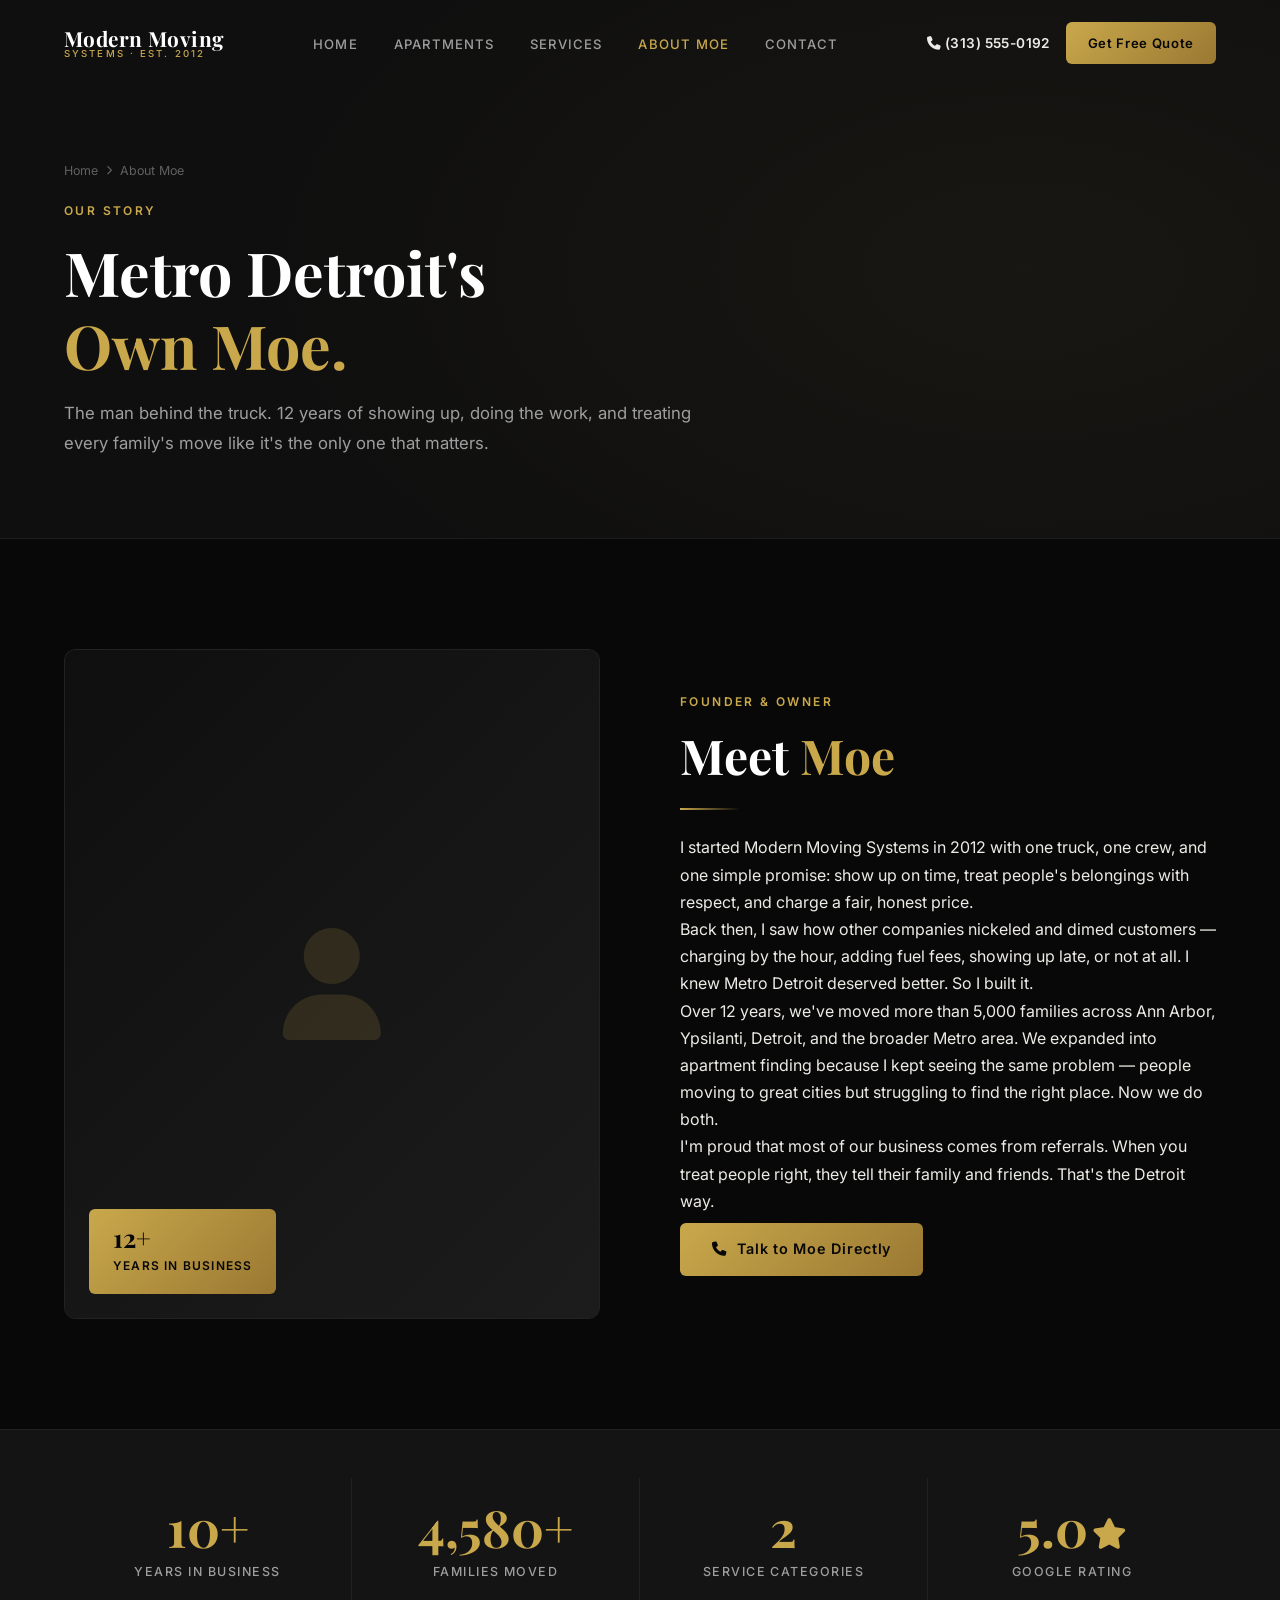
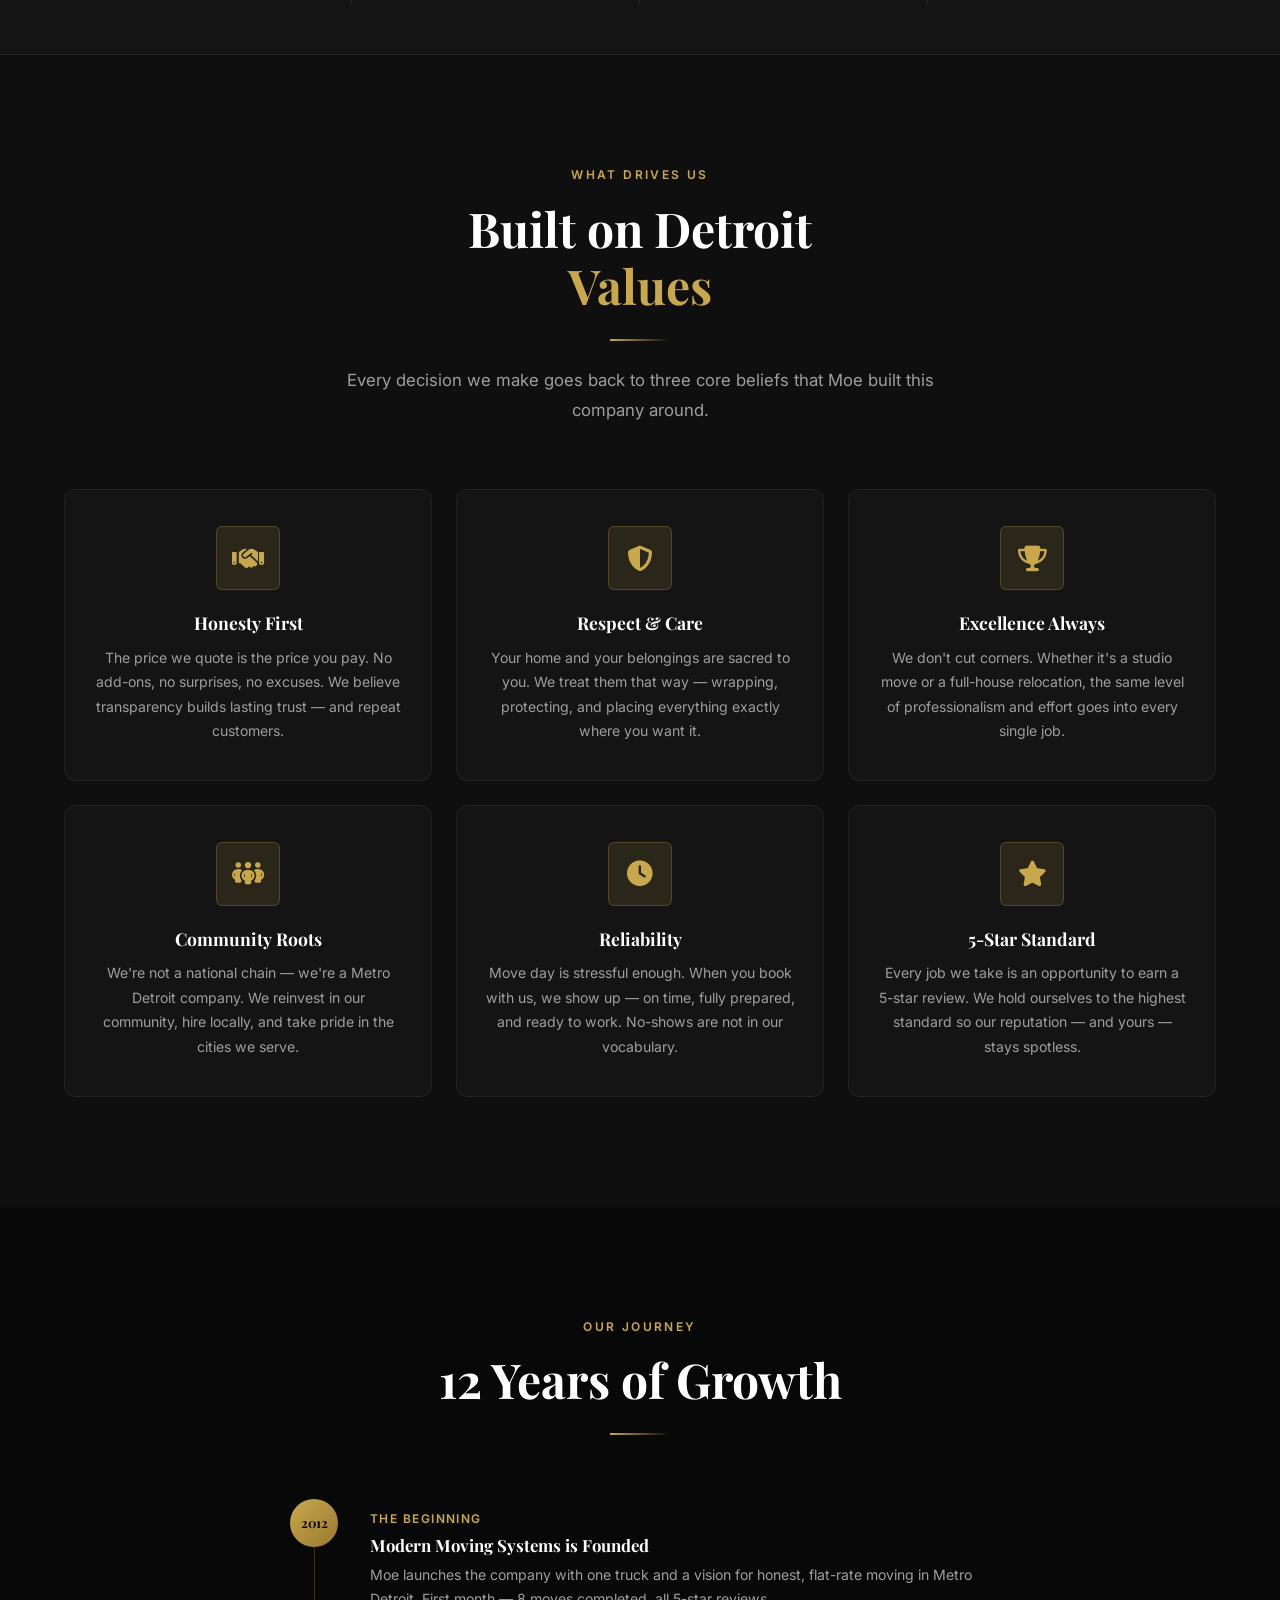
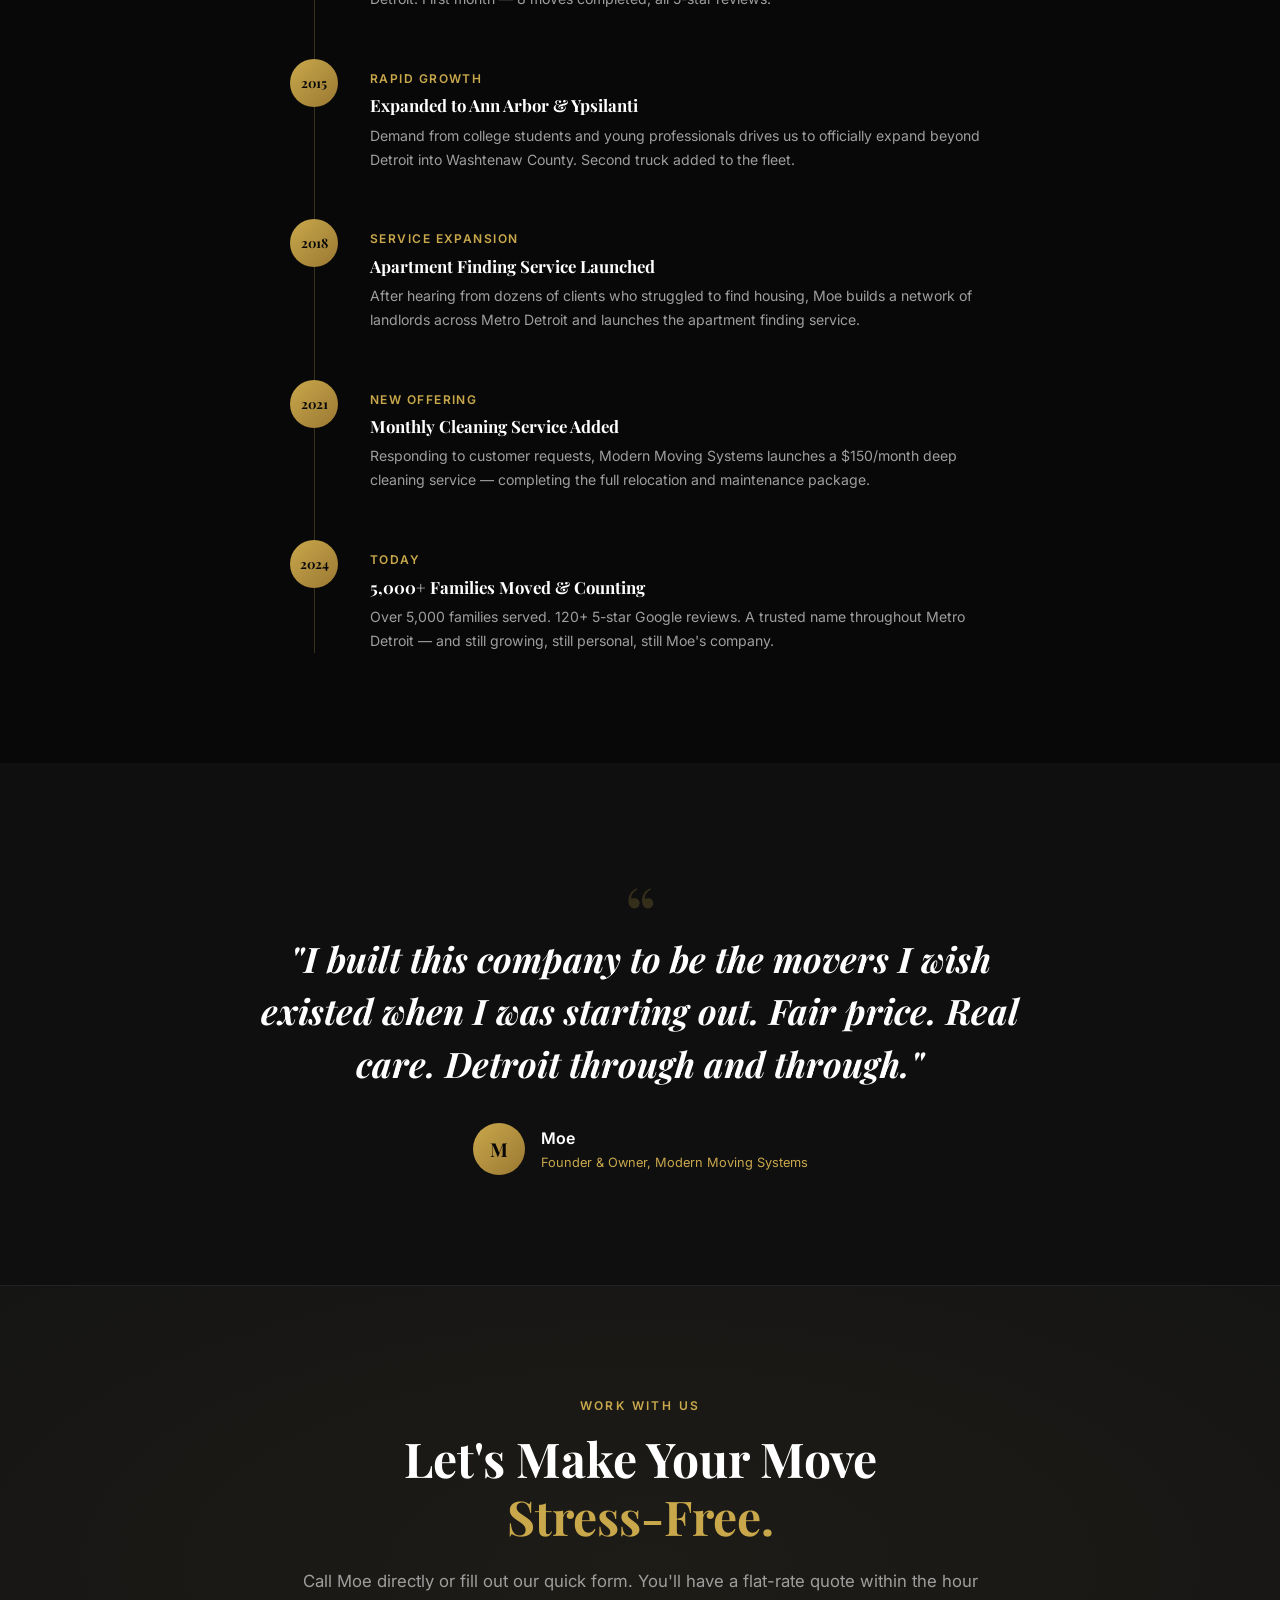
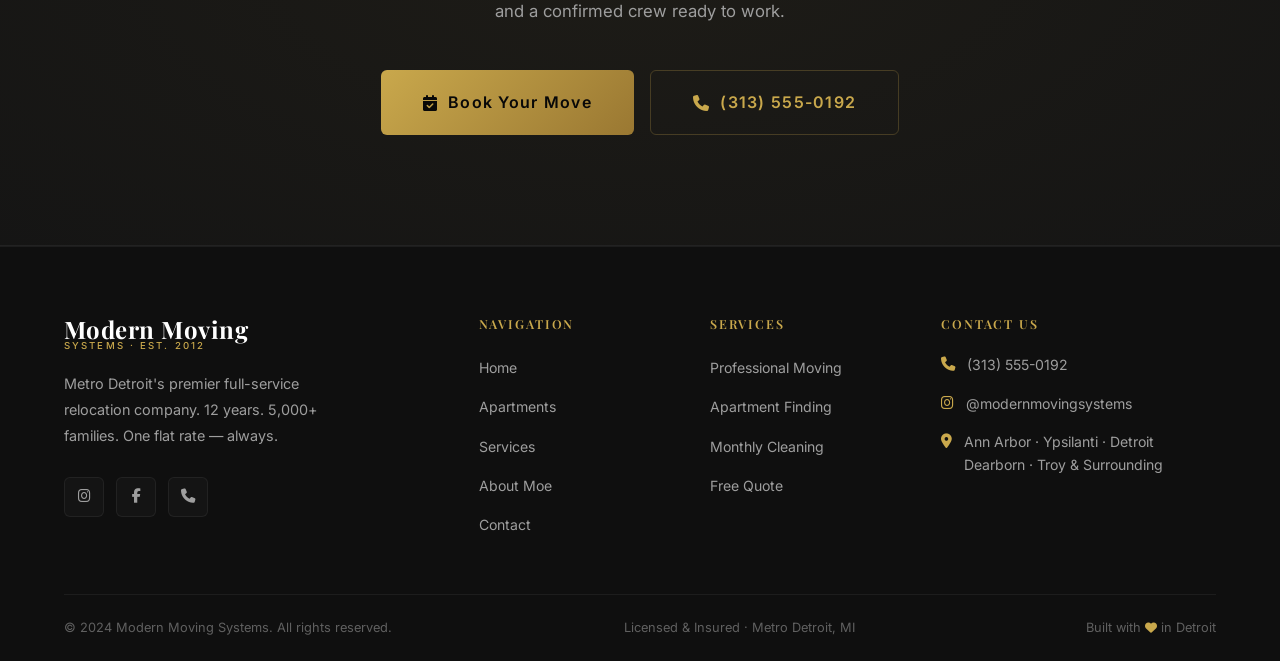
==== about.html @ 1960f04f "Build Modern Moving Systems website — full 5-page professional site - index.html: Hero, stats counte" ====
<!DOCTYPE html>
<html lang="en">
<head>
  <meta charset="UTF-8" />
  <meta name="viewport" content="width=device-width, initial-scale=1.0" />
  <title>About Moe | Modern Moving Systems — 12 Years, 5,000+ Families</title>
  <meta name="description" content="Meet Moe, the founder of Modern Moving Systems. 12 years of service, 5,000+ families moved across Metro Detroit. Built on Detroit values — hard work, loyalty, and getting it done right." />
  <meta name="keywords" content="about Modern Moving Systems, Moe founder, Metro Detroit movers story, Detroit moving company owner" />
  <meta property="og:title" content="About Moe | Modern Moving Systems" />
  <meta property="og:description" content="12 years. 5,000+ families. A Detroit-born moving company built on trust." />
  <link rel="canonical" href="https://modernmovingsystems.com/about.html" />
  <link rel="preconnect" href="https://fonts.googleapis.com" />
  <link rel="preconnect" href="https://fonts.gstatic.com" crossorigin />
  <link href="https://fonts.googleapis.com/css2?family=Playfair+Display:ital,wght@0,600;0,700;1,600;1,700&family=Inter:wght@400;500;600;700&display=swap" rel="stylesheet" />
  <link rel="stylesheet" href="https://cdnjs.cloudflare.com/ajax/libs/font-awesome/6.5.0/css/all.min.css" />
  <link rel="stylesheet" href="css/style.css" />
</head>
<body>

  <!-- NAVIGATION -->
  <nav class="nav" id="nav">
    <div class="container">
      <div class="nav-inner">
        <a href="index.html" class="nav-logo">
          <span class="nav-logo-main">Modern Moving</span>
          <span class="nav-logo-sub">Systems · Est. 2012</span>
        </a>
        <ul class="nav-links">
          <li><a href="index.html">Home</a></li>
          <li><a href="apartments.html">Apartments</a></li>
          <li><a href="services.html">Services</a></li>
          <li><a href="about.html" class="active">About Moe</a></li>
          <li><a href="contact.html">Contact</a></li>
        </ul>
        <div class="nav-cta">
          <a href="tel:+13135550192" class="nav-phone"><i class="fa-solid fa-phone"></i> (313) 555-0192</a>
          <a href="contact.html" class="btn btn-primary btn-sm">Get Free Quote</a>
        </div>
        <button class="nav-toggle" id="navToggle" aria-label="Toggle menu">
          <span></span><span></span><span></span>
        </button>
      </div>
    </div>
  </nav>

  <div class="nav-mobile" id="navMobile">
    <button id="navMobileClose" style="position:absolute;top:28px;right:28px;color:var(--text-secondary);font-size:1.4rem;"><i class="fa-solid fa-xmark"></i></button>
    <a href="index.html">Home</a>
    <a href="apartments.html">Apartments</a>
    <a href="services.html">Services</a>
    <a href="about.html">About Moe</a>
    <a href="contact.html">Contact</a>
    <a href="tel:+13135550192" class="nav-mobile-phone"><i class="fa-solid fa-phone"></i> (313) 555-0192</a>
  </div>

  <main>

    <!-- PAGE HERO -->
    <section class="page-hero">
      <div class="container">
        <div class="page-hero-content">
          <nav class="breadcrumb" aria-label="Breadcrumb">
            <a href="index.html">Home</a>
            <i class="fa-solid fa-chevron-right"></i>
            <span>About Moe</span>
          </nav>
          <span class="eyebrow">Our Story</span>
          <h1>Metro Detroit's<br><span class="gold">Own Moe.</span></h1>
          <p>The man behind the truck. 12 years of showing up, doing the work, and treating every family's move like it's the only one that matters.</p>
        </div>
      </div>
    </section>

    <!-- ABOUT STORY -->
    <section class="section about-story" aria-labelledby="story-title">
      <div class="container">
        <div class="about-story-inner">
          <!-- Photo Placeholder -->
          <div class="about-photo animate-on-scroll slide-left">
            <i class="fa-solid fa-user"></i>
            <div class="about-photo-badge">
              <strong>12+</strong>
              <span>Years in Business</span>
            </div>
          </div>
          <!-- Text -->
          <div class="animate-on-scroll slide-right">
            <span class="eyebrow">Founder & Owner</span>
            <h2 class="section-title" id="story-title">Meet <span class="gold">Moe</span></h2>
            <div class="divider"></div>
            <p>I started Modern Moving Systems in 2012 with one truck, one crew, and one simple promise: show up on time, treat people's belongings with respect, and charge a fair, honest price.</p>
            <p>Back then, I saw how other companies nickeled and dimed customers — charging by the hour, adding fuel fees, showing up late, or not at all. I knew Metro Detroit deserved better. So I built it.</p>
            <p>Over 12 years, we've moved more than 5,000 families across Ann Arbor, Ypsilanti, Detroit, and the broader Metro area. We expanded into apartment finding because I kept seeing the same problem — people moving to great cities but struggling to find the right place. Now we do both.</p>
            <p>I'm proud that most of our business comes from referrals. When you treat people right, they tell their family and friends. That's the Detroit way.</p>
            <a href="contact.html" class="btn btn-primary" style="margin-top:8px;"><i class="fa-solid fa-phone"></i> Talk to Moe Directly</a>
          </div>
        </div>
      </div>
    </section>

    <!-- STATS -->
    <section class="stats-bar" aria-label="Company stats">
      <div class="container">
        <div class="stats-grid">
          <div class="stat-item animate-on-scroll">
            <div class="stat-number" data-count="12" data-suffix="+">0</div>
            <div class="stat-label">Years in Business</div>
          </div>
          <div class="stat-item animate-on-scroll animate-delay-1">
            <div class="stat-number" data-count="5000" data-suffix="+">0</div>
            <div class="stat-label">Families Moved</div>
          </div>
          <div class="stat-item animate-on-scroll animate-delay-2">
            <div class="stat-number" data-count="3" data-suffix="">0</div>
            <div class="stat-label">Service Categories</div>
          </div>
          <div class="stat-item animate-on-scroll animate-delay-3">
            <div class="stat-number">5.0<i class="fa-solid fa-star" style="font-size:60%;margin-left:4px;vertical-align:middle;"></i></div>
            <div class="stat-label">Google Rating</div>
          </div>
        </div>
      </div>
    </section>

    <!-- VALUES -->
    <section class="section about-values" aria-labelledby="values-title">
      <div class="container">
        <div class="section-header centered animate-on-scroll">
          <span class="eyebrow">What Drives Us</span>
          <h2 class="section-title" id="values-title">Built on Detroit<br><span class="gold">Values</span></h2>
          <div class="divider centered"></div>
          <p class="section-subtitle">Every decision we make goes back to three core beliefs that Moe built this company around.</p>
        </div>
        <div class="values-grid">
          <div class="value-card animate-on-scroll">
            <div class="value-icon"><i class="fa-solid fa-handshake"></i></div>
            <h3>Honesty First</h3>
            <p>The price we quote is the price you pay. No add-ons, no surprises, no excuses. We believe transparency builds lasting trust — and repeat customers.</p>
          </div>
          <div class="value-card animate-on-scroll animate-delay-2">
            <div class="value-icon"><i class="fa-solid fa-shield-halved"></i></div>
            <h3>Respect &amp; Care</h3>
            <p>Your home and your belongings are sacred to you. We treat them that way — wrapping, protecting, and placing everything exactly where you want it.</p>
          </div>
          <div class="value-card animate-on-scroll animate-delay-4">
            <div class="value-icon"><i class="fa-solid fa-trophy"></i></div>
            <h3>Excellence Always</h3>
            <p>We don't cut corners. Whether it's a studio move or a full-house relocation, the same level of professionalism and effort goes into every single job.</p>
          </div>
          <div class="value-card animate-on-scroll">
            <div class="value-icon"><i class="fa-solid fa-people-group"></i></div>
            <h3>Community Roots</h3>
            <p>We're not a national chain — we're a Metro Detroit company. We reinvest in our community, hire locally, and take pride in the cities we serve.</p>
          </div>
          <div class="value-card animate-on-scroll animate-delay-2">
            <div class="value-icon"><i class="fa-solid fa-clock"></i></div>
            <h3>Reliability</h3>
            <p>Move day is stressful enough. When you book with us, we show up — on time, fully prepared, and ready to work. No-shows are not in our vocabulary.</p>
          </div>
          <div class="value-card animate-on-scroll animate-delay-4">
            <div class="value-icon"><i class="fa-solid fa-star"></i></div>
            <h3>5-Star Standard</h3>
            <p>Every job we take is an opportunity to earn a 5-star review. We hold ourselves to the highest standard so our reputation — and yours — stays spotless.</p>
          </div>
        </div>
      </div>
    </section>

    <!-- MILESTONES / TIMELINE -->
    <section class="section milestones" aria-labelledby="timeline-title">
      <div class="container">
        <div class="section-header centered animate-on-scroll">
          <span class="eyebrow">Our Journey</span>
          <h2 class="section-title" id="timeline-title">12 Years of Growth</h2>
          <div class="divider centered"></div>
        </div>
        <div class="timeline animate-on-scroll">
          <div class="timeline-item">
            <div class="timeline-dot">2012</div>
            <div class="timeline-content">
              <div class="timeline-year">The Beginning</div>
              <h3>Modern Moving Systems is Founded</h3>
              <p>Moe launches the company with one truck and a vision for honest, flat-rate moving in Metro Detroit. First month — 8 moves completed, all 5-star reviews.</p>
            </div>
          </div>
          <div class="timeline-item">
            <div class="timeline-dot">2015</div>
            <div class="timeline-content">
              <div class="timeline-year">Rapid Growth</div>
              <h3>Expanded to Ann Arbor &amp; Ypsilanti</h3>
              <p>Demand from college students and young professionals drives us to officially expand beyond Detroit into Washtenaw County. Second truck added to the fleet.</p>
            </div>
          </div>
          <div class="timeline-item">
            <div class="timeline-dot">2018</div>
            <div class="timeline-content">
              <div class="timeline-year">Service Expansion</div>
              <h3>Apartment Finding Service Launched</h3>
              <p>After hearing from dozens of clients who struggled to find housing, Moe builds a network of landlords across Metro Detroit and launches the apartment finding service.</p>
            </div>
          </div>
          <div class="timeline-item">
            <div class="timeline-dot">2021</div>
            <div class="timeline-content">
              <div class="timeline-year">New Offering</div>
              <h3>Monthly Cleaning Service Added</h3>
              <p>Responding to customer requests, Modern Moving Systems launches a $150/month deep cleaning service — completing the full relocation and maintenance package.</p>
            </div>
          </div>
          <div class="timeline-item">
            <div class="timeline-dot">2024</div>
            <div class="timeline-content">
              <div class="timeline-year">Today</div>
              <h3>5,000+ Families Moved &amp; Counting</h3>
              <p>Over 5,000 families served. 120+ 5-star Google reviews. A trusted name throughout Metro Detroit — and still growing, still personal, still Moe's company.</p>
            </div>
          </div>
        </div>
      </div>
    </section>

    <!-- TESTIMONIAL FEATURE -->
    <section class="section bg-dark" aria-labelledby="quote-title">
      <div class="container">
        <div style="max-width:760px;margin:0 auto;text-align:center;" class="animate-on-scroll">
          <div style="font-size:5rem;color:var(--gold);opacity:0.2;font-family:var(--font-heading);line-height:1;margin-bottom:-20px;">&ldquo;</div>
          <h2 id="quote-title" style="font-size:clamp(1.5rem,3vw,2.2rem);line-height:1.5;color:var(--white);font-style:italic;margin-bottom:32px;">
            "I built this company to be the movers I wish existed when I was starting out. Fair price. Real care. Detroit through and through."
          </h2>
          <div style="display:flex;align-items:center;justify-content:center;gap:16px;">
            <div style="width:52px;height:52px;background:linear-gradient(135deg,var(--gold),var(--gold-dark));border-radius:50%;display:flex;align-items:center;justify-content:center;font-family:var(--font-heading);font-size:1.2rem;font-weight:700;color:var(--bg-primary);">M</div>
            <div style="text-align:left;">
              <div style="font-weight:600;color:var(--white);">Moe</div>
              <div style="font-size:0.8rem;color:var(--gold);">Founder &amp; Owner, Modern Moving Systems</div>
            </div>
          </div>
        </div>
      </div>
    </section>

    <!-- CTA -->
    <section class="section cta-section">
      <div class="container">
        <div class="cta-inner animate-on-scroll">
          <span class="eyebrow">Work With Us</span>
          <h2>Let's Make Your Move<br><span class="gold">Stress-Free.</span></h2>
          <p>Call Moe directly or fill out our quick form. You'll have a flat-rate quote within the hour and a confirmed crew ready to work.</p>
          <div style="display:flex;gap:16px;justify-content:center;flex-wrap:wrap;margin-top:36px;">
            <a href="contact.html" class="btn btn-primary btn-lg"><i class="fa-solid fa-calendar-check"></i> Book Your Move</a>
            <a href="tel:+13135550192" class="btn btn-outline btn-lg"><i class="fa-solid fa-phone"></i> (313) 555-0192</a>
          </div>
        </div>
      </div>
    </section>

  </main>

  <!-- FOOTER -->
  <footer class="footer">
    <div class="container">
      <div class="footer-grid">
        <div class="footer-brand">
          <a href="index.html" class="nav-logo">
            <span class="nav-logo-main" style="font-size:1.5rem;">Modern Moving</span>
            <span class="nav-logo-sub">Systems · Est. 2012</span>
          </a>
          <p>Metro Detroit's premier full-service relocation company. 12 years. 5,000+ families. One flat rate — always.</p>
          <div class="footer-social">
            <a href="https://instagram.com/modernmovingsystems" target="_blank" rel="noopener noreferrer" class="social-btn"><i class="fa-brands fa-instagram"></i></a>
            <a href="https://facebook.com" target="_blank" rel="noopener noreferrer" class="social-btn"><i class="fa-brands fa-facebook-f"></i></a>
            <a href="tel:+13135550192" class="social-btn"><i class="fa-solid fa-phone"></i></a>
          </div>
        </div>
        <div class="footer-col">
          <h4>Navigation</h4>
          <ul class="footer-links">
            <li><a href="index.html">Home</a></li>
            <li><a href="apartments.html">Apartments</a></li>
            <li><a href="services.html">Services</a></li>
            <li><a href="about.html">About Moe</a></li>
            <li><a href="contact.html">Contact</a></li>
          </ul>
        </div>
        <div class="footer-col">
          <h4>Services</h4>
          <ul class="footer-links">
            <li><a href="services.html#moving">Professional Moving</a></li>
            <li><a href="services.html#apartments">Apartment Finding</a></li>
            <li><a href="services.html#cleaning">Monthly Cleaning</a></li>
            <li><a href="contact.html">Free Quote</a></li>
          </ul>
        </div>
        <div class="footer-col">
          <h4>Contact Us</h4>
          <div class="footer-contact-list">
            <div class="footer-contact-item"><i class="fa-solid fa-phone"></i><span><a href="tel:+13135550192" style="color:inherit;">(313) 555-0192</a></span></div>
            <div class="footer-contact-item"><i class="fa-brands fa-instagram"></i><span><a href="https://instagram.com/modernmovingsystems" target="_blank" rel="noopener noreferrer" style="color:inherit;">@modernmovingsystems</a></span></div>
            <div class="footer-contact-item"><i class="fa-solid fa-location-dot"></i><span>Ann Arbor · Ypsilanti · Detroit<br>Dearborn · Troy &amp; Surrounding</span></div>
          </div>
        </div>
      </div>
      <div class="footer-bottom">
        <span>&copy; 2024 Modern Moving Systems. All rights reserved.</span>
        <span>Licensed &amp; Insured · Metro Detroit, MI</span>
        <span>Built with <i class="fa-solid fa-heart" style="color:var(--gold);font-size:0.75rem;"></i> in Detroit</span>
      </div>
    </div>
  </footer>

  <script src="js/main.js" defer></script>
</body>
</html>
---- css/style.css ----
/* =============================================
   MODERN MOVING SYSTEMS — Main Stylesheet
   ============================================= */

/* ── 1. Variables ── */
:root {
  --bg-primary:    #080808;
  --bg-secondary:  #0F0F0F;
  --bg-card:       #141414;
  --bg-card-hover: #1C1C1C;
  --gold:          #C9A84C;
  --gold-light:    #E4C97A;
  --gold-dark:     #9A7832;
  --gold-muted:    rgba(201,168,76,0.12);
  --gold-border:   rgba(201,168,76,0.25);
  --white:         #FFFFFF;
  --off-white:     #F5F2EC;
  --text-primary:  #EDEBE6;
  --text-secondary:#9E9E9E;
  --text-muted:    #606060;
  --border:        rgba(255,255,255,0.06);
  --font-heading:  'Playfair Display', Georgia, serif;
  --font-body:     'Inter', system-ui, -apple-system, sans-serif;
  --section-py:    110px;
  --transition:    all 0.35s cubic-bezier(0.4,0,0.2,1);
  --shadow-card:   0 8px 40px rgba(0,0,0,0.5);
  --shadow-gold:   0 4px 30px rgba(201,168,76,0.18);
  --radius:        6px;
  --radius-lg:     12px;
}

/* ── 2. Reset & Base ── */
*, *::before, *::after { box-sizing: border-box; margin: 0; padding: 0; }
html { scroll-behavior: smooth; font-size: 16px; }
body {
  background-color: var(--bg-primary);
  color: var(--text-primary);
  font-family: var(--font-body);
  line-height: 1.7;
  overflow-x: hidden;
}
img { max-width: 100%; height: auto; display: block; }
a { color: inherit; text-decoration: none; transition: var(--transition); }
ul { list-style: none; }
button { cursor: pointer; border: none; background: none; font-family: inherit; }
input, textarea, select {
  font-family: var(--font-body);
  font-size: 1rem;
  width: 100%;
  background: var(--bg-card);
  border: 1px solid var(--border);
  color: var(--text-primary);
  padding: 14px 18px;
  border-radius: var(--radius);
  outline: none;
  transition: var(--transition);
}
input:focus, textarea:focus, select:focus {
  border-color: var(--gold);
  box-shadow: 0 0 0 3px var(--gold-muted);
}
input::placeholder, textarea::placeholder { color: var(--text-muted); }
select option { background: var(--bg-card); }

/* ── 3. Typography ── */
h1,h2,h3,h4,h5 {
  font-family: var(--font-heading);
  line-height: 1.2;
  font-weight: 700;
  color: var(--white);
}
.eyebrow {
  font-family: var(--font-body);
  font-size: 0.75rem;
  font-weight: 600;
  letter-spacing: 0.2em;
  text-transform: uppercase;
  color: var(--gold);
  display: block;
  margin-bottom: 14px;
}
.section-title {
  font-size: clamp(2rem, 4vw, 3rem);
  margin-bottom: 20px;
}
.section-subtitle {
  font-size: 1.05rem;
  color: var(--text-secondary);
  max-width: 600px;
  line-height: 1.8;
}
.gold { color: var(--gold); }
.text-center { text-align: center; }
.text-center .section-subtitle { margin: 0 auto; }

/* ── 4. Layout ── */
.container {
  max-width: 1200px;
  margin: 0 auto;
  padding: 0 24px;
}
.section { padding: var(--section-py) 0; }
.section-header { margin-bottom: 64px; }
.section-header.centered { text-align: center; }
.section-header.centered .section-subtitle { margin: 0 auto; }
.divider {
  width: 60px;
  height: 2px;
  background: linear-gradient(90deg, var(--gold), transparent);
  margin: 24px 0;
}
.divider.centered { margin: 24px auto; }
.grid-2 { display: grid; grid-template-columns: 1fr 1fr; gap: 32px; align-items: center; }
.grid-3 { display: grid; grid-template-columns: repeat(3,1fr); gap: 28px; }
.grid-4 { display: grid; grid-template-columns: repeat(4,1fr); gap: 24px; }

/* ── 5. Buttons ── */
.btn {
  display: inline-flex;
  align-items: center;
  gap: 10px;
  padding: 14px 32px;
  border-radius: var(--radius);
  font-size: 0.9rem;
  font-weight: 600;
  letter-spacing: 0.05em;
  transition: var(--transition);
  white-space: nowrap;
}
.btn-primary {
  background: linear-gradient(135deg, var(--gold), var(--gold-dark));
  color: var(--bg-primary);
}
.btn-primary:hover {
  background: linear-gradient(135deg, var(--gold-light), var(--gold));
  transform: translateY(-2px);
  box-shadow: var(--shadow-gold);
}
.btn-outline {
  background: transparent;
  border: 1px solid var(--gold-border);
  color: var(--gold);
}
.btn-outline:hover {
  background: var(--gold-muted);
  border-color: var(--gold);
  transform: translateY(-2px);
}
.btn-ghost {
  background: transparent;
  color: var(--text-primary);
  border: 1px solid var(--border);
}
.btn-ghost:hover { border-color: var(--gold-border); color: var(--gold); }
.btn-lg { padding: 18px 42px; font-size: 1rem; letter-spacing: 0.08em; }
.btn-sm { padding: 10px 22px; font-size: 0.82rem; }

/* ── 6. Navigation ── */
.nav {
  position: fixed;
  top: 0; left: 0; right: 0;
  z-index: 1000;
  padding: 22px 0;
  transition: var(--transition);
}
.nav.scrolled {
  background: rgba(8,8,8,0.95);
  backdrop-filter: blur(20px);
  -webkit-backdrop-filter: blur(20px);
  border-bottom: 1px solid var(--border);
  padding: 14px 0;
}
.nav-inner {
  display: flex;
  align-items: center;
  justify-content: space-between;
  gap: 32px;
}
.nav-logo {
  display: flex;
  flex-direction: column;
  line-height: 1;
}
.nav-logo-main {
  font-family: var(--font-heading);
  font-size: 1.3rem;
  font-weight: 700;
  color: var(--white);
  letter-spacing: 0.02em;
}
.nav-logo-sub {
  font-size: 0.6rem;
  letter-spacing: 0.22em;
  text-transform: uppercase;
  color: var(--gold);
  font-weight: 500;
}
.nav-links {
  display: flex;
  align-items: center;
  gap: 36px;
}
.nav-links a {
  font-size: 0.82rem;
  font-weight: 500;
  letter-spacing: 0.08em;
  text-transform: uppercase;
  color: var(--text-secondary);
}
.nav-links a:hover, .nav-links a.active { color: var(--gold); }
.nav-cta { display: flex; align-items: center; gap: 16px; }
.nav-phone {
  font-size: 0.85rem;
  font-weight: 600;
  color: var(--text-primary);
  letter-spacing: 0.03em;
}
.nav-phone:hover { color: var(--gold); }
.nav-toggle {
  display: none;
  flex-direction: column;
  gap: 5px;
  padding: 6px;
}
.nav-toggle span {
  display: block;
  width: 24px;
  height: 2px;
  background: var(--white);
  transition: var(--transition);
  border-radius: 2px;
}
.nav-toggle.open span:nth-child(1) { transform: translateY(7px) rotate(45deg); }
.nav-toggle.open span:nth-child(2) { opacity: 0; }
.nav-toggle.open span:nth-child(3) { transform: translateY(-7px) rotate(-45deg); }
.nav-mobile {
  display: none;
  position: fixed;
  top: 0; left: 0; right: 0; bottom: 0;
  background: rgba(8,8,8,0.98);
  backdrop-filter: blur(20px);
  z-index: 999;
  flex-direction: column;
  align-items: center;
  justify-content: center;
  gap: 36px;
}
.nav-mobile.open { display: flex; }
.nav-mobile a {
  font-family: var(--font-heading);
  font-size: 2rem;
  font-weight: 700;
  color: var(--white);
  transition: var(--transition);
}
.nav-mobile a:hover { color: var(--gold); }
.nav-mobile-phone {
  color: var(--gold) !important;
  font-size: 1.2rem !important;
  font-family: var(--font-body) !important;
  font-weight: 600 !important;
}

/* ── 7. Hero ── */
.hero {
  position: relative;
  min-height: 100vh;
  display: flex;
  align-items: center;
  overflow: hidden;
  background: var(--bg-primary);
}
.hero-bg {
  position: absolute;
  inset: 0;
  background:
    radial-gradient(ellipse 80% 60% at 60% 40%, rgba(201,168,76,0.06) 0%, transparent 70%),
    radial-gradient(ellipse 50% 50% at 10% 80%, rgba(201,168,76,0.04) 0%, transparent 60%),
    linear-gradient(180deg, var(--bg-primary) 0%, #0C0C0C 100%);
}
.hero-grid {
  position: absolute;
  inset: 0;
  background-image:
    linear-gradient(rgba(201,168,76,0.04) 1px, transparent 1px),
    linear-gradient(90deg, rgba(201,168,76,0.04) 1px, transparent 1px);
  background-size: 60px 60px;
  mask-image: radial-gradient(ellipse 80% 80% at 50% 50%, black 40%, transparent 100%);
  -webkit-mask-image: radial-gradient(ellipse 80% 80% at 50% 50%, black 40%, transparent 100%);
}
.hero-content {
  position: relative;
  z-index: 2;
  max-width: 800px;
}
.hero-badge {
  display: inline-flex;
  align-items: center;
  gap: 8px;
  background: var(--gold-muted);
  border: 1px solid var(--gold-border);
  padding: 8px 18px;
  border-radius: 50px;
  font-size: 0.78rem;
  font-weight: 600;
  letter-spacing: 0.12em;
  text-transform: uppercase;
  color: var(--gold);
  margin-bottom: 28px;
}
.hero-badge-dot {
  width: 6px; height: 6px;
  background: var(--gold);
  border-radius: 50%;
  animation: pulse 2s infinite;
}
@keyframes pulse {
  0%,100% { opacity: 1; transform: scale(1); }
  50% { opacity: 0.5; transform: scale(1.3); }
}
.hero h1 {
  font-size: clamp(2.8rem, 6vw, 5rem);
  line-height: 1.08;
  margin-bottom: 28px;
  letter-spacing: -0.01em;
}
.hero h1 span {
  color: var(--gold);
  font-style: italic;
}
.hero-lead {
  font-size: 1.15rem;
  color: var(--text-secondary);
  margin-bottom: 44px;
  line-height: 1.8;
  max-width: 580px;
}
.hero-actions { display: flex; gap: 16px; flex-wrap: wrap; margin-bottom: 60px; }
.hero-trust {
  display: flex;
  align-items: center;
  gap: 28px;
  flex-wrap: wrap;
}
.hero-trust-item {
  display: flex;
  align-items: center;
  gap: 8px;
  font-size: 0.82rem;
  color: var(--text-muted);
}
.hero-trust-item i { color: var(--gold); font-size: 0.9rem; }
.hero-scroll {
  position: absolute;
  bottom: 40px;
  left: 50%;
  transform: translateX(-50%);
  display: flex;
  flex-direction: column;
  align-items: center;
  gap: 8px;
  color: var(--text-muted);
  font-size: 0.7rem;
  letter-spacing: 0.15em;
  text-transform: uppercase;
  animation: scrollBounce 2.5s ease-in-out infinite;
}
.hero-scroll i { font-size: 1rem; color: var(--gold); }
@keyframes scrollBounce {
  0%,100% { transform: translateX(-50%) translateY(0); }
  50% { transform: translateX(-50%) translateY(8px); }
}

/* ── 8. Stats Bar ── */
.stats-bar {
  background: var(--bg-card);
  border-top: 1px solid var(--border);
  border-bottom: 1px solid var(--border);
  padding: 48px 0;
}
.stats-grid {
  display: grid;
  grid-template-columns: repeat(4,1fr);
  gap: 0;
}
.stat-item {
  text-align: center;
  padding: 24px 16px;
  border-right: 1px solid var(--border);
  position: relative;
}
.stat-item:last-child { border-right: none; }
.stat-number {
  font-family: var(--font-heading);
  font-size: clamp(2.4rem, 4vw, 3.2rem);
  font-weight: 700;
  color: var(--gold);
  line-height: 1;
  margin-bottom: 8px;
}
.stat-label {
  font-size: 0.78rem;
  font-weight: 500;
  letter-spacing: 0.12em;
  text-transform: uppercase;
  color: var(--text-secondary);
}

/* ── 9. How It Works ── */
.steps-grid {
  display: grid;
  grid-template-columns: repeat(3,1fr);
  gap: 2px;
  position: relative;
}
.steps-grid::before {
  content: '';
  position: absolute;
  top: 52px;
  left: calc(16.6% + 28px);
  right: calc(16.6% + 28px);
  height: 1px;
  background: linear-gradient(90deg, var(--gold-border), var(--gold-border));
  z-index: 0;
}
.step-card {
  background: var(--bg-card);
  border: 1px solid var(--border);
  border-radius: var(--radius-lg);
  padding: 40px 32px;
  text-align: center;
  position: relative;
  transition: var(--transition);
}
.step-card:hover {
  border-color: var(--gold-border);
  transform: translateY(-4px);
  box-shadow: var(--shadow-card);
}
.step-num {
  width: 56px; height: 56px;
  background: linear-gradient(135deg, var(--gold), var(--gold-dark));
  color: var(--bg-primary);
  border-radius: 50%;
  display: flex;
  align-items: center;
  justify-content: center;
  font-family: var(--font-heading);
  font-size: 1.3rem;
  font-weight: 700;
  margin: 0 auto 24px;
  position: relative;
  z-index: 1;
}
.step-card h3 { font-size: 1.2rem; margin-bottom: 12px; }
.step-card p { font-size: 0.9rem; color: var(--text-secondary); line-height: 1.7; }

/* ── 10. Service Cards ── */
.service-card {
  background: var(--bg-card);
  border: 1px solid var(--border);
  border-radius: var(--radius-lg);
  overflow: hidden;
  transition: var(--transition);
  position: relative;
}
.service-card:hover {
  border-color: var(--gold-border);
  transform: translateY(-6px);
  box-shadow: var(--shadow-card);
}
.service-card-icon {
  height: 200px;
  background: linear-gradient(135deg, var(--bg-secondary), var(--bg-card-hover));
  display: flex;
  align-items: center;
  justify-content: center;
  position: relative;
  overflow: hidden;
  border-bottom: 1px solid var(--border);
}
.service-card-icon::before {
  content: '';
  position: absolute;
  inset: 0;
  background: radial-gradient(ellipse 60% 60% at 50% 50%, var(--gold-muted), transparent);
}
.service-card-icon i {
  font-size: 3.5rem;
  color: var(--gold);
  position: relative;
  z-index: 1;
}
.service-card-body { padding: 32px; }
.service-card-body h3 { font-size: 1.35rem; margin-bottom: 12px; }
.service-card-body p { font-size: 0.9rem; color: var(--text-secondary); line-height: 1.75; margin-bottom: 24px; }
.service-tag {
  display: inline-flex;
  align-items: center;
  gap: 6px;
  background: var(--gold-muted);
  border: 1px solid var(--gold-border);
  color: var(--gold);
  font-size: 0.75rem;
  font-weight: 600;
  letter-spacing: 0.08em;
  text-transform: uppercase;
  padding: 6px 14px;
  border-radius: 50px;
  margin-bottom: 20px;
}
.service-features { margin-bottom: 28px; }
.service-features li {
  display: flex;
  align-items: center;
  gap: 10px;
  font-size: 0.88rem;
  color: var(--text-secondary);
  padding: 6px 0;
  border-bottom: 1px solid var(--border);
}
.service-features li:last-child { border-bottom: none; }
.service-features li i { color: var(--gold); font-size: 0.75rem; flex-shrink: 0; }

/* ── 11. Testimonials ── */
.testimonials-section { background: var(--bg-secondary); }
.testimonials-grid { display: grid; grid-template-columns: repeat(3,1fr); gap: 24px; }
.testimonial-card {
  background: var(--bg-card);
  border: 1px solid var(--border);
  border-radius: var(--radius-lg);
  padding: 32px;
  transition: var(--transition);
  position: relative;
}
.testimonial-card:hover { border-color: var(--gold-border); box-shadow: var(--shadow-card); }
.testimonial-card::before {
  content: '\201C';
  font-family: var(--font-heading);
  font-size: 5rem;
  color: var(--gold-muted);
  position: absolute;
  top: 16px; right: 24px;
  line-height: 1;
  color: var(--gold);
  opacity: 0.3;
}
.testimonial-stars {
  display: flex;
  gap: 4px;
  margin-bottom: 16px;
}
.testimonial-stars i { color: var(--gold); font-size: 0.85rem; }
.testimonial-text {
  font-size: 0.93rem;
  color: var(--text-secondary);
  line-height: 1.8;
  margin-bottom: 24px;
  font-style: italic;
}
.testimonial-author { display: flex; align-items: center; gap: 14px; }
.testimonial-avatar {
  width: 46px; height: 46px;
  background: linear-gradient(135deg, var(--gold-dark), var(--gold));
  border-radius: 50%;
  display: flex;
  align-items: center;
  justify-content: center;
  font-family: var(--font-heading);
  font-size: 1.1rem;
  font-weight: 700;
  color: var(--bg-primary);
  flex-shrink: 0;
}
.testimonial-name { font-size: 0.9rem; font-weight: 600; color: var(--white); }
.testimonial-meta { font-size: 0.78rem; color: var(--text-muted); margin-top: 2px; }

/* ── 12. Google Reviews ── */
.reviews-section { background: var(--bg-primary); }
.google-badge {
  display: inline-flex;
  align-items: center;
  gap: 14px;
  background: var(--bg-card);
  border: 1px solid var(--border);
  border-radius: 50px;
  padding: 12px 24px;
  margin-bottom: 48px;
}
.google-badge .g-icon {
  width: 36px; height: 36px;
  background: white;
  border-radius: 50%;
  display: flex;
  align-items: center;
  justify-content: center;
  font-weight: 800;
  font-size: 1.1rem;
  color: #4285F4;
  font-family: 'Product Sans', Arial, sans-serif;
}
.google-rating {
  display: flex;
  align-items: baseline;
  gap: 6px;
}
.google-rating-num { font-size: 1.5rem; font-weight: 700; color: var(--white); font-family: var(--font-heading); }
.google-rating-stars { display: flex; gap: 3px; }
.google-rating-stars i { color: #FBBC05; font-size: 0.9rem; }
.google-reviews-count { font-size: 0.82rem; color: var(--text-muted); }
.reviews-grid { display: grid; grid-template-columns: repeat(3,1fr); gap: 24px; }
.review-card {
  background: var(--bg-card);
  border: 1px solid var(--border);
  border-radius: var(--radius-lg);
  padding: 28px;
  transition: var(--transition);
}
.review-card:hover { border-color: var(--gold-border); }
.review-header { display: flex; align-items: center; gap: 12px; margin-bottom: 14px; }
.review-avatar {
  width: 42px; height: 42px;
  border-radius: 50%;
  background: linear-gradient(135deg, #4285F4, #0F9D58);
  display: flex;
  align-items: center;
  justify-content: center;
  font-weight: 700;
  font-size: 1rem;
  color: white;
  flex-shrink: 0;
}
.review-info { flex: 1; }
.review-name { font-size: 0.88rem; font-weight: 600; color: var(--white); }
.review-date { font-size: 0.75rem; color: var(--text-muted); }
.review-stars { display: flex; gap: 3px; margin-bottom: 10px; }
.review-stars i { color: #FBBC05; font-size: 0.82rem; }
.review-text { font-size: 0.88rem; color: var(--text-secondary); line-height: 1.75; }

/* ── 13. Instagram Section ── */
.instagram-section { background: var(--bg-secondary); }
.instagram-header { display: flex; align-items: center; justify-content: space-between; margin-bottom: 40px; flex-wrap: wrap; gap: 20px; }
.instagram-handle {
  display: flex;
  align-items: center;
  gap: 10px;
  color: var(--gold);
  font-weight: 600;
  font-size: 0.95rem;
}
.instagram-handle i { font-size: 1.3rem; }
.instagram-grid {
  display: grid;
  grid-template-columns: repeat(6,1fr);
  gap: 4px;
  border-radius: var(--radius-lg);
  overflow: hidden;
}
.instagram-tile {
  aspect-ratio: 1;
  background: var(--bg-card);
  display: flex;
  align-items: center;
  justify-content: center;
  position: relative;
  overflow: hidden;
  cursor: pointer;
}
.instagram-tile:hover .instagram-overlay { opacity: 1; }
.instagram-tile-bg {
  position: absolute;
  inset: 0;
  background: linear-gradient(135deg, var(--bg-card), var(--bg-card-hover));
}
.instagram-tile:nth-child(1) .instagram-tile-bg { background: linear-gradient(135deg, #1a1205, #2a1e08); }
.instagram-tile:nth-child(2) .instagram-tile-bg { background: linear-gradient(135deg, #0a1520, #101f2e); }
.instagram-tile:nth-child(3) .instagram-tile-bg { background: linear-gradient(135deg, #1a1205, #221808); }
.instagram-tile:nth-child(4) .instagram-tile-bg { background: linear-gradient(135deg, #0f0f0f, #1a1a1a); }
.instagram-tile:nth-child(5) .instagram-tile-bg { background: linear-gradient(135deg, #0d150d, #121e12); }
.instagram-tile:nth-child(6) .instagram-tile-bg { background: linear-gradient(135deg, #1a1205, #2a1e08); }
.instagram-tile-icon {
  position: relative;
  z-index: 1;
  color: var(--gold);
  opacity: 0.3;
  font-size: 1.8rem;
}
.instagram-overlay {
  position: absolute;
  inset: 0;
  background: rgba(201,168,76,0.85);
  display: flex;
  align-items: center;
  justify-content: center;
  opacity: 0;
  transition: var(--transition);
}
.instagram-overlay i { color: var(--bg-primary); font-size: 1.5rem; }
.instagram-embed-note {
  text-align: center;
  margin-top: 20px;
  font-size: 0.82rem;
  color: var(--text-muted);
}
.instagram-embed-note a { color: var(--gold); }

/* ── 14. CTA Section ── */
.cta-section {
  background: var(--bg-card);
  border-top: 1px solid var(--border);
  border-bottom: 1px solid var(--border);
  position: relative;
  overflow: hidden;
}
.cta-section::before {
  content: '';
  position: absolute;
  inset: 0;
  background: radial-gradient(ellipse 80% 80% at 50% 50%, rgba(201,168,76,0.05), transparent);
}
.cta-inner { position: relative; z-index: 1; text-align: center; max-width: 700px; margin: 0 auto; }
.cta-inner h2 { font-size: clamp(2rem, 4vw, 3rem); margin-bottom: 20px; }
.cta-inner p { font-size: 1.05rem; color: var(--text-secondary); margin-bottom: 44px; line-height: 1.8; }
.cta-form {
  background: var(--bg-secondary);
  border: 1px solid var(--border);
  border-radius: var(--radius-lg);
  padding: 36px;
}
.cta-form h3 { font-size: 1.2rem; margin-bottom: 6px; }
.cta-form-sub { font-size: 0.85rem; color: var(--text-muted); margin-bottom: 28px; }
.form-grid { display: grid; grid-template-columns: 1fr 1fr; gap: 14px; margin-bottom: 14px; }
.form-grid-3 { display: grid; grid-template-columns: 1fr 1fr 1fr; gap: 14px; margin-bottom: 14px; }
.form-group { display: flex; flex-direction: column; gap: 8px; }
.form-label { font-size: 0.78rem; font-weight: 600; letter-spacing: 0.08em; text-transform: uppercase; color: var(--text-muted); }
.form-submit { width: 100%; margin-top: 6px; justify-content: center; }
.form-note { font-size: 0.78rem; color: var(--text-muted); margin-top: 12px; }
.form-note i { color: var(--gold); }

/* ── 15. Footer ── */
.footer {
  background: var(--bg-secondary);
  border-top: 1px solid var(--border);
  padding: 70px 0 0;
}
.footer-grid { display: grid; grid-template-columns: 2fr 1fr 1fr 1.5fr; gap: 48px; padding-bottom: 56px; border-bottom: 1px solid var(--border); }
.footer-brand p { font-size: 0.9rem; color: var(--text-secondary); line-height: 1.8; margin: 20px 0 28px; max-width: 300px; }
.footer-social { display: flex; gap: 12px; }
.social-btn {
  width: 40px; height: 40px;
  background: var(--bg-card);
  border: 1px solid var(--border);
  border-radius: var(--radius);
  display: flex;
  align-items: center;
  justify-content: center;
  color: var(--text-secondary);
  transition: var(--transition);
  font-size: 0.9rem;
}
.social-btn:hover { background: var(--gold-muted); border-color: var(--gold-border); color: var(--gold); }
.footer-col h4 {
  font-size: 0.78rem;
  font-weight: 600;
  letter-spacing: 0.15em;
  text-transform: uppercase;
  color: var(--gold);
  margin-bottom: 22px;
}
.footer-links { display: flex; flex-direction: column; gap: 12px; }
.footer-links a { font-size: 0.88rem; color: var(--text-secondary); }
.footer-links a:hover { color: var(--gold); padding-left: 4px; }
.footer-contact-list { display: flex; flex-direction: column; gap: 16px; }
.footer-contact-item { display: flex; align-items: flex-start; gap: 12px; }
.footer-contact-item i { color: var(--gold); font-size: 0.9rem; margin-top: 3px; flex-shrink: 0; }
.footer-contact-item span { font-size: 0.88rem; color: var(--text-secondary); line-height: 1.6; }
.footer-bottom {
  display: flex;
  align-items: center;
  justify-content: space-between;
  padding: 22px 0;
  font-size: 0.8rem;
  color: var(--text-muted);
  flex-wrap: wrap;
  gap: 12px;
}
.footer-bottom a { color: var(--text-muted); }
.footer-bottom a:hover { color: var(--gold); }

/* ── 16. Page Hero (inner pages) ── */
.page-hero {
  padding: 160px 0 80px;
  background: var(--bg-secondary);
  border-bottom: 1px solid var(--border);
  position: relative;
  overflow: hidden;
}
.page-hero::before {
  content: '';
  position: absolute;
  inset: 0;
  background: radial-gradient(ellipse 60% 80% at 80% 50%, rgba(201,168,76,0.05), transparent);
}
.page-hero-content { position: relative; z-index: 1; max-width: 650px; }
.page-hero h1 { font-size: clamp(2.2rem, 5vw, 3.8rem); margin-bottom: 16px; }
.page-hero p { font-size: 1.05rem; color: var(--text-secondary); line-height: 1.8; }
.breadcrumb {
  display: flex;
  align-items: center;
  gap: 8px;
  font-size: 0.78rem;
  color: var(--text-muted);
  margin-bottom: 20px;
}
.breadcrumb a { color: var(--text-muted); }
.breadcrumb a:hover { color: var(--gold); }
.breadcrumb i { font-size: 0.6rem; }

/* ── 17. Apartments Page ── */
.filter-bar {
  background: var(--bg-card);
  border: 1px solid var(--border);
  border-radius: var(--radius-lg);
  padding: 20px 24px;
  display: flex;
  align-items: center;
  gap: 12px;
  flex-wrap: wrap;
  margin-bottom: 48px;
}
.filter-label { font-size: 0.78rem; font-weight: 600; letter-spacing: 0.1em; text-transform: uppercase; color: var(--text-muted); margin-right: 4px; }
.filter-btn {
  padding: 8px 20px;
  border-radius: 50px;
  font-size: 0.82rem;
  font-weight: 500;
  border: 1px solid var(--border);
  color: var(--text-secondary);
  background: transparent;
  transition: var(--transition);
  cursor: pointer;
}
.filter-btn:hover, .filter-btn.active {
  background: var(--gold-muted);
  border-color: var(--gold-border);
  color: var(--gold);
}
.apt-grid { display: grid; grid-template-columns: repeat(3,1fr); gap: 28px; }
.apt-card {
  background: var(--bg-card);
  border: 1px solid var(--border);
  border-radius: var(--radius-lg);
  overflow: hidden;
  transition: var(--transition);
}
.apt-card:hover { border-color: var(--gold-border); transform: translateY(-4px); box-shadow: var(--shadow-card); }
.apt-image {
  height: 220px;
  background: var(--bg-secondary);
  position: relative;
  overflow: hidden;
  display: flex;
  align-items: center;
  justify-content: center;
}
.apt-image-bg { position: absolute; inset: 0; }
.apt-image i { font-size: 3rem; color: var(--gold); opacity: 0.2; position: relative; z-index: 1; }
.apt-badge {
  position: absolute;
  top: 14px; left: 14px;
  background: var(--gold);
  color: var(--bg-primary);
  font-size: 0.72rem;
  font-weight: 700;
  letter-spacing: 0.08em;
  text-transform: uppercase;
  padding: 5px 12px;
  border-radius: 50px;
  z-index: 2;
}
.apt-badge.available { background: var(--gold); }
.apt-badge.limited { background: #E87A2A; }
.apt-body { padding: 24px; }
.apt-price { font-family: var(--font-heading); font-size: 1.6rem; font-weight: 700; color: var(--gold); margin-bottom: 4px; }
.apt-price span { font-size: 0.85rem; font-weight: 400; color: var(--text-muted); font-family: var(--font-body); }
.apt-name { font-size: 0.95rem; font-weight: 600; color: var(--white); margin-bottom: 6px; }
.apt-location { display: flex; align-items: center; gap: 6px; font-size: 0.82rem; color: var(--text-muted); margin-bottom: 16px; }
.apt-location i { color: var(--gold); font-size: 0.8rem; }
.apt-details { display: flex; gap: 16px; margin-bottom: 20px; }
.apt-detail { display: flex; align-items: center; gap: 6px; font-size: 0.82rem; color: var(--text-secondary); }
.apt-detail i { color: var(--gold); font-size: 0.75rem; }
.apt-features { display: flex; flex-wrap: wrap; gap: 8px; margin-bottom: 22px; }
.apt-feature {
  font-size: 0.72rem;
  font-weight: 500;
  color: var(--text-muted);
  background: var(--bg-secondary);
  border: 1px solid var(--border);
  padding: 4px 10px;
  border-radius: 4px;
}
.apt-inquiry-note { font-size: 0.78rem; color: var(--text-muted); margin-top: 10px; text-align: center; }
.apt-inquiry-note a { color: var(--gold); }

/* ── 18. Services Page ── */
.services-detail { padding: var(--section-py) 0; }
.service-detail-card {
  background: var(--bg-card);
  border: 1px solid var(--border);
  border-radius: var(--radius-lg);
  overflow: hidden;
  margin-bottom: 48px;
}
.service-detail-card:last-child { margin-bottom: 0; }
.service-detail-inner { display: grid; grid-template-columns: 1fr 1fr; }
.service-detail-card.reverse .service-detail-inner { direction: rtl; }
.service-detail-card.reverse .service-detail-content { direction: ltr; }
.service-detail-visual {
  background: linear-gradient(135deg, var(--bg-secondary), var(--bg-card-hover));
  display: flex;
  align-items: center;
  justify-content: center;
  min-height: 400px;
  position: relative;
  overflow: hidden;
}
.service-detail-visual::before {
  content: '';
  position: absolute;
  inset: 0;
  background: radial-gradient(ellipse 70% 70% at 50% 50%, var(--gold-muted), transparent);
}
.service-detail-visual i { font-size: 7rem; color: var(--gold); opacity: 0.25; position: relative; z-index: 1; }
.service-detail-content { padding: 56px; display: flex; flex-direction: column; justify-content: center; }
.service-detail-content h2 { font-size: 2rem; margin-bottom: 16px; }
.service-detail-content > p { font-size: 0.93rem; color: var(--text-secondary); line-height: 1.8; margin-bottom: 28px; }
.service-includes { margin-bottom: 32px; }
.service-includes h4 { font-size: 0.78rem; font-weight: 600; letter-spacing: 0.12em; text-transform: uppercase; color: var(--gold); margin-bottom: 16px; }
.service-includes ul { display: grid; grid-template-columns: 1fr 1fr; gap: 10px; }
.service-includes li { display: flex; align-items: center; gap: 10px; font-size: 0.88rem; color: var(--text-secondary); }
.service-includes li i { color: var(--gold); font-size: 0.7rem; flex-shrink: 0; }
.service-price-tag {
  display: inline-flex;
  align-items: center;
  gap: 12px;
  background: var(--gold-muted);
  border: 1px solid var(--gold-border);
  border-radius: var(--radius);
  padding: 14px 22px;
  margin-bottom: 28px;
}
.price-amount { font-family: var(--font-heading); font-size: 1.8rem; font-weight: 700; color: var(--gold); }
.price-label { font-size: 0.82rem; color: var(--text-secondary); line-height: 1.4; }
.faq-section { background: var(--bg-secondary); }
.faq-grid { display: grid; grid-template-columns: 1fr 1fr; gap: 20px; }
.faq-item {
  background: var(--bg-card);
  border: 1px solid var(--border);
  border-radius: var(--radius-lg);
  overflow: hidden;
}
.faq-question {
  padding: 22px 24px;
  display: flex;
  align-items: center;
  justify-content: space-between;
  cursor: pointer;
  gap: 16px;
  transition: var(--transition);
}
.faq-question:hover { background: var(--bg-card-hover); }
.faq-question h4 { font-size: 0.95rem; font-weight: 600; color: var(--white); font-family: var(--font-body); }
.faq-question i { color: var(--gold); font-size: 0.85rem; transition: var(--transition); flex-shrink: 0; }
.faq-item.open .faq-question i { transform: rotate(45deg); }
.faq-answer { display: none; padding: 0 24px 22px; }
.faq-item.open .faq-answer { display: block; }
.faq-answer p { font-size: 0.9rem; color: var(--text-secondary); line-height: 1.8; }

/* ── 19. About Page ── */
.about-story { background: var(--bg-primary); }
.about-story-inner { display: grid; grid-template-columns: 1fr 1fr; gap: 80px; align-items: center; }
.about-photo {
  background: var(--bg-card);
  border: 1px solid var(--border);
  border-radius: var(--radius-lg);
  aspect-ratio: 4/5;
  display: flex;
  align-items: center;
  justify-content: center;
  position: relative;
  overflow: hidden;
}
.about-photo::before {
  content: '';
  position: absolute;
  inset: 0;
  background: linear-gradient(135deg, var(--bg-secondary), var(--bg-card-hover));
}
.about-photo i { font-size: 7rem; color: var(--gold); opacity: 0.15; position: relative; z-index: 1; }
.about-photo-badge {
  position: absolute;
  bottom: 24px; left: 24px;
  background: linear-gradient(135deg, var(--gold), var(--gold-dark));
  color: var(--bg-primary);
  padding: 16px 24px;
  border-radius: var(--radius);
  z-index: 2;
}
.about-photo-badge strong { display: block; font-family: var(--font-heading); font-size: 1.6rem; line-height: 1; }
.about-photo-badge span { font-size: 0.75rem; font-weight: 600; letter-spacing: 0.1em; text-transform: uppercase; }
.about-story-text h2 { font-size: clamp(1.8rem, 3vw, 2.5rem); margin-bottom: 24px; }
.about-story-text p { font-size: 0.93rem; color: var(--text-secondary); line-height: 1.9; margin-bottom: 18px; }
.about-story-text .btn { margin-top: 12px; }
.about-values { background: var(--bg-secondary); }
.values-grid { display: grid; grid-template-columns: repeat(3,1fr); gap: 24px; }
.value-card {
  background: var(--bg-card);
  border: 1px solid var(--border);
  border-radius: var(--radius-lg);
  padding: 36px 28px;
  text-align: center;
  transition: var(--transition);
}
.value-card:hover { border-color: var(--gold-border); transform: translateY(-4px); }
.value-icon {
  width: 64px; height: 64px;
  background: var(--gold-muted);
  border: 1px solid var(--gold-border);
  border-radius: var(--radius);
  display: flex;
  align-items: center;
  justify-content: center;
  margin: 0 auto 22px;
}
.value-icon i { font-size: 1.6rem; color: var(--gold); }
.value-card h3 { font-size: 1.1rem; margin-bottom: 12px; }
.value-card p { font-size: 0.88rem; color: var(--text-secondary); line-height: 1.75; }
.milestones { background: var(--bg-primary); }
.timeline { position: relative; max-width: 700px; margin: 0 auto; }
.timeline::before { content: ''; position: absolute; top: 0; bottom: 0; left: 24px; width: 1px; background: var(--gold-border); }
.timeline-item { display: flex; gap: 32px; margin-bottom: 48px; }
.timeline-item:last-child { margin-bottom: 0; }
.timeline-dot {
  width: 48px; height: 48px;
  background: linear-gradient(135deg, var(--gold), var(--gold-dark));
  border-radius: 50%;
  display: flex;
  align-items: center;
  justify-content: center;
  flex-shrink: 0;
  font-family: var(--font-heading);
  font-weight: 700;
  font-size: 0.82rem;
  color: var(--bg-primary);
  position: relative;
  z-index: 1;
}
.timeline-content { padding-top: 10px; }
.timeline-year { font-size: 0.75rem; font-weight: 600; letter-spacing: 0.12em; text-transform: uppercase; color: var(--gold); margin-bottom: 6px; }
.timeline-content h3 { font-size: 1.05rem; margin-bottom: 8px; }
.timeline-content p { font-size: 0.88rem; color: var(--text-secondary); line-height: 1.7; }

/* ── 20. Contact Page ── */
.contact-layout { display: grid; grid-template-columns: 1fr 1.4fr; gap: 64px; align-items: start; }
.contact-info-block { position: sticky; top: 120px; }
.contact-info-block h2 { font-size: clamp(1.8rem, 3vw, 2.4rem); margin-bottom: 16px; }
.contact-info-block > p { font-size: 0.93rem; color: var(--text-secondary); line-height: 1.8; margin-bottom: 40px; }
.contact-methods { display: flex; flex-direction: column; gap: 20px; margin-bottom: 40px; }
.contact-method {
  display: flex;
  align-items: center;
  gap: 16px;
  padding: 20px;
  background: var(--bg-card);
  border: 1px solid var(--border);
  border-radius: var(--radius-lg);
  transition: var(--transition);
}
.contact-method:hover { border-color: var(--gold-border); }
.contact-method-icon {
  width: 48px; height: 48px;
  background: var(--gold-muted);
  border: 1px solid var(--gold-border);
  border-radius: var(--radius);
  display: flex;
  align-items: center;
  justify-content: center;
  flex-shrink: 0;
}
.contact-method-icon i { color: var(--gold); font-size: 1.1rem; }
.contact-method-info { flex: 1; }
.contact-method-label { font-size: 0.72rem; font-weight: 600; letter-spacing: 0.12em; text-transform: uppercase; color: var(--text-muted); margin-bottom: 4px; }
.contact-method-value { font-size: 0.95rem; font-weight: 600; color: var(--white); }
.contact-method-sub { font-size: 0.8rem; color: var(--text-muted); margin-top: 2px; }
.service-areas-block h4 {
  font-size: 0.75rem;
  font-weight: 600;
  letter-spacing: 0.15em;
  text-transform: uppercase;
  color: var(--gold);
  margin-bottom: 14px;
}
.areas-tags { display: flex; flex-wrap: wrap; gap: 8px; }
.area-tag {
  font-size: 0.78rem;
  color: var(--text-secondary);
  background: var(--bg-card);
  border: 1px solid var(--border);
  padding: 6px 14px;
  border-radius: 50px;
  display: flex;
  align-items: center;
  gap: 6px;
}
.area-tag i { color: var(--gold); font-size: 0.65rem; }
.contact-form-card {
  background: var(--bg-card);
  border: 1px solid var(--border);
  border-radius: var(--radius-lg);
  padding: 44px;
}
.contact-form-card h3 { font-size: 1.5rem; margin-bottom: 8px; }
.contact-form-card > p { font-size: 0.88rem; color: var(--text-secondary); margin-bottom: 36px; }
.form-row { display: grid; grid-template-columns: 1fr 1fr; gap: 16px; }
.form-full { grid-column: 1 / -1; }
.form-group { margin-bottom: 16px; }
textarea { resize: vertical; min-height: 120px; }
select { appearance: none; background-image: url("data:image/svg+xml,%3csvg xmlns='http://www.w3.org/2000/svg' viewBox='0 0 16 16'%3e%3cpath fill='none' stroke='%239E9E9E' stroke-linecap='round' stroke-linejoin='round' stroke-width='2' d='M2 5l6 6 6-6'/%3e%3c/svg%3e"); background-repeat: no-repeat; background-position: right 14px center; background-size: 14px; padding-right: 44px; }
.form-success {
  display: none;
  text-align: center;
  padding: 32px;
  background: rgba(39,174,96,0.08);
  border: 1px solid rgba(39,174,96,0.2);
  border-radius: var(--radius-lg);
}
.form-success i { font-size: 2.5rem; color: #27AE60; margin-bottom: 12px; }
.form-success h4 { font-size: 1.1rem; margin-bottom: 8px; }
.form-success p { font-size: 0.88rem; color: var(--text-secondary); }

/* ── 21. Animations ── */
.animate-on-scroll {
  opacity: 0;
  transform: translateY(30px);
  transition: opacity 0.7s ease, transform 0.7s ease;
}
.animate-on-scroll.slide-left {
  transform: translateX(-30px);
}
.animate-on-scroll.slide-right {
  transform: translateX(30px);
}
.animate-on-scroll.animated {
  opacity: 1;
  transform: translate(0, 0);
}
.animate-delay-1 { transition-delay: 0.1s; }
.animate-delay-2 { transition-delay: 0.2s; }
.animate-delay-3 { transition-delay: 0.3s; }
.animate-delay-4 { transition-delay: 0.4s; }
.animate-delay-5 { transition-delay: 0.5s; }
.gold-line {
  width: 1px;
  height: 80px;
  background: linear-gradient(to bottom, transparent, var(--gold), transparent);
  margin: 0 auto;
  opacity: 0.4;
}

/* ── 22. Utilities ── */
.hidden { display: none !important; }
.sr-only { position: absolute; width: 1px; height: 1px; overflow: hidden; clip: rect(0,0,0,0); }
.bg-dark { background: var(--bg-secondary); }
.mt-auto { margin-top: auto; }

/* ── 23. Media Queries ── */
@media (max-width: 1100px) {
  .footer-grid { grid-template-columns: 1fr 1fr; }
  .service-detail-inner { grid-template-columns: 1fr; }
  .service-detail-visual { min-height: 300px; }
  .service-detail-card.reverse .service-detail-inner { direction: ltr; }
  .service-includes ul { grid-template-columns: 1fr; }
}

@media (max-width: 900px) {
  :root { --section-py: 80px; }
  .grid-3, .grid-4 { grid-template-columns: 1fr 1fr; }
  .steps-grid { grid-template-columns: 1fr; }
  .steps-grid::before { display: none; }
  .testimonials-grid { grid-template-columns: 1fr 1fr; }
  .reviews-grid { grid-template-columns: 1fr 1fr; }
  .instagram-grid { grid-template-columns: repeat(3,1fr); }
  .apt-grid { grid-template-columns: 1fr 1fr; }
  .about-story-inner { grid-template-columns: 1fr; gap: 48px; }
  .about-photo { aspect-ratio: 3/2; }
  .contact-layout { grid-template-columns: 1fr; }
  .contact-info-block { position: static; }
  .faq-grid { grid-template-columns: 1fr; }
  .values-grid { grid-template-columns: 1fr 1fr; }
  .stats-grid { grid-template-columns: repeat(2,1fr); }
  .stat-item:nth-child(2) { border-right: none; }
  .nav-links, .nav-cta { display: none; }
  .nav-toggle { display: flex; }
  .form-grid { grid-template-columns: 1fr; }
  .form-grid-3 { grid-template-columns: 1fr; }
}

@media (max-width: 600px) {
  :root { --section-py: 64px; }
  .grid-2, .grid-3, .grid-4 { grid-template-columns: 1fr; }
  .testimonials-grid { grid-template-columns: 1fr; }
  .reviews-grid { grid-template-columns: 1fr; }
  .instagram-grid { grid-template-columns: repeat(2,1fr); }
  .apt-grid { grid-template-columns: 1fr; }
  .hero h1 { font-size: clamp(2.2rem, 8vw, 3rem); }
  .hero-actions { flex-direction: column; }
  .hero-actions .btn { width: 100%; justify-content: center; }
  .footer-grid { grid-template-columns: 1fr; gap: 36px; }
  .values-grid { grid-template-columns: 1fr; }
  .stats-grid { grid-template-columns: 1fr 1fr; }
  .contact-form-card { padding: 28px 20px; }
  .form-row { grid-template-columns: 1fr; }
  .service-detail-content { padding: 32px 24px; }
  .cta-form { padding: 24px 20px; }
  .footer-bottom { flex-direction: column; text-align: center; }
}

@media (max-width: 400px) {
  .instagram-grid { grid-template-columns: repeat(2,1fr); }
  .stats-grid { grid-template-columns: 1fr; }
  .stat-item { border-right: none; border-bottom: 1px solid var(--border); }
  .stat-item:last-child { border-bottom: none; }
}
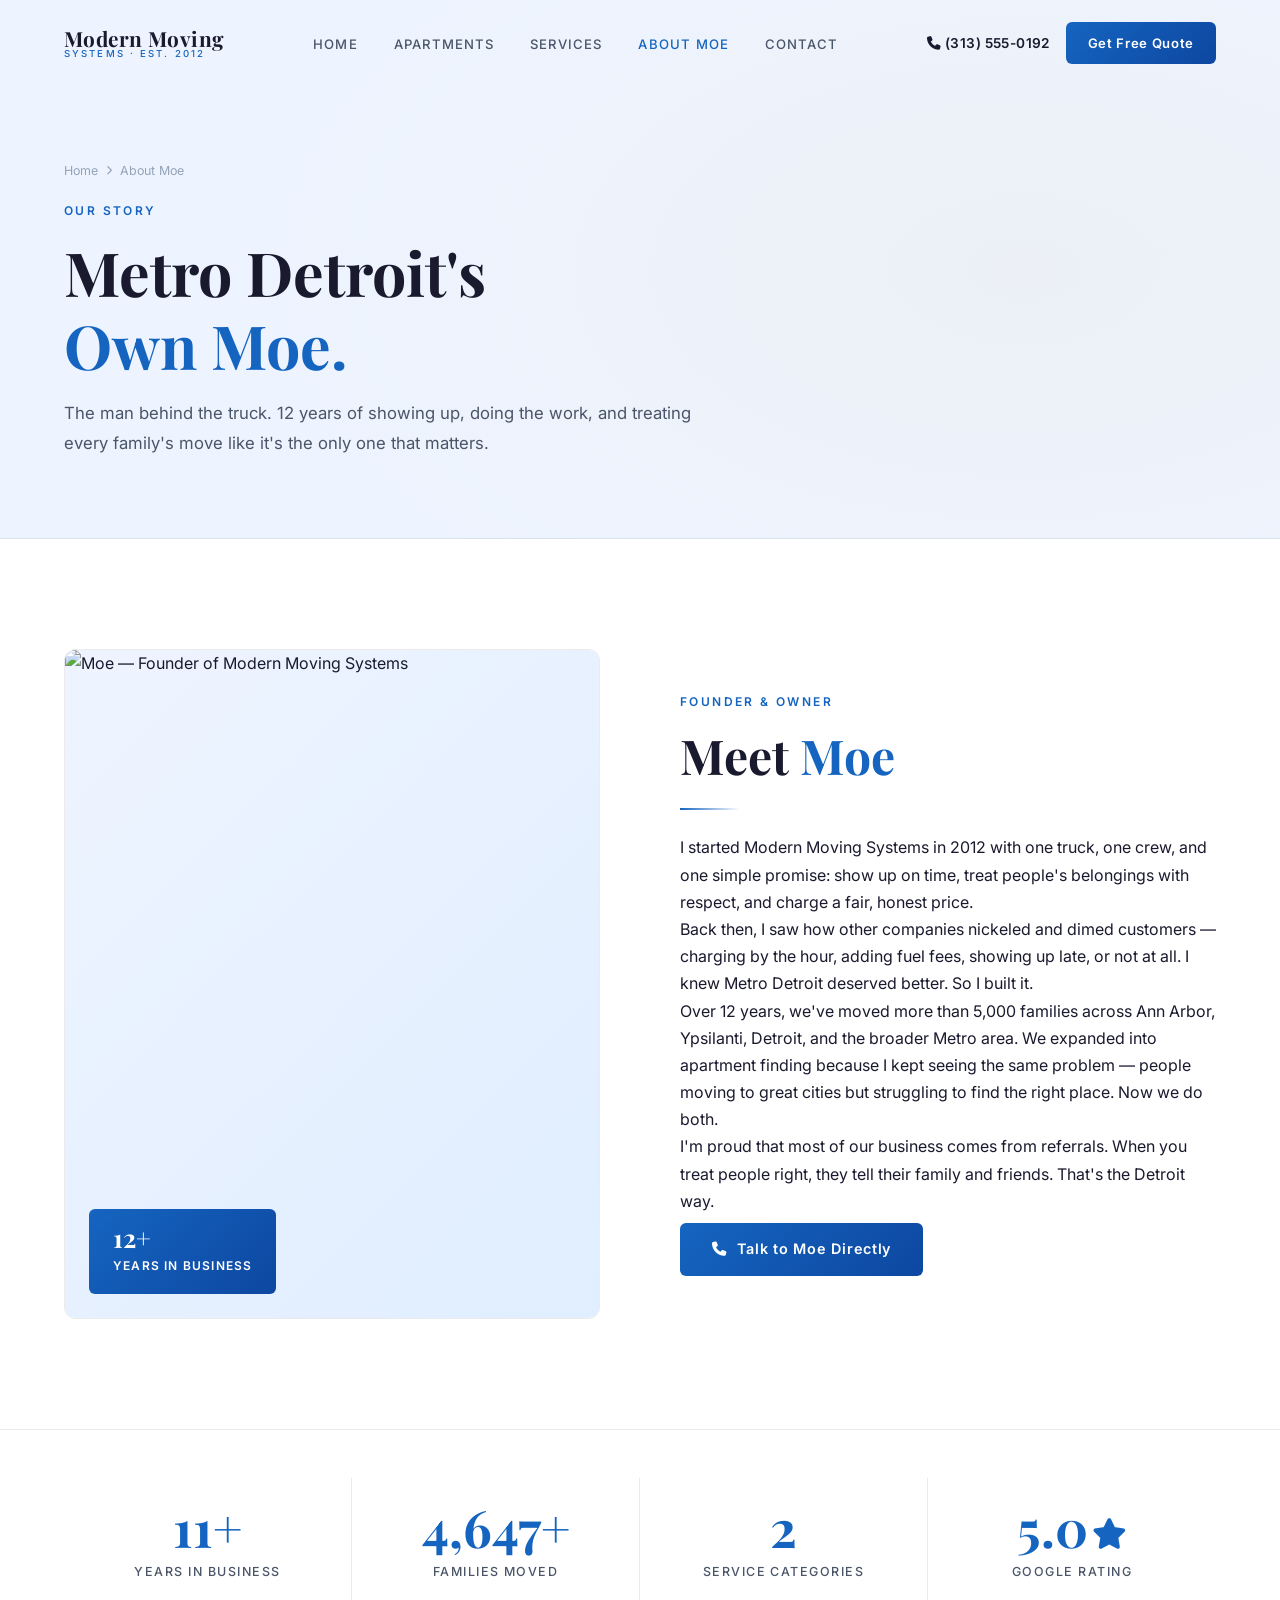
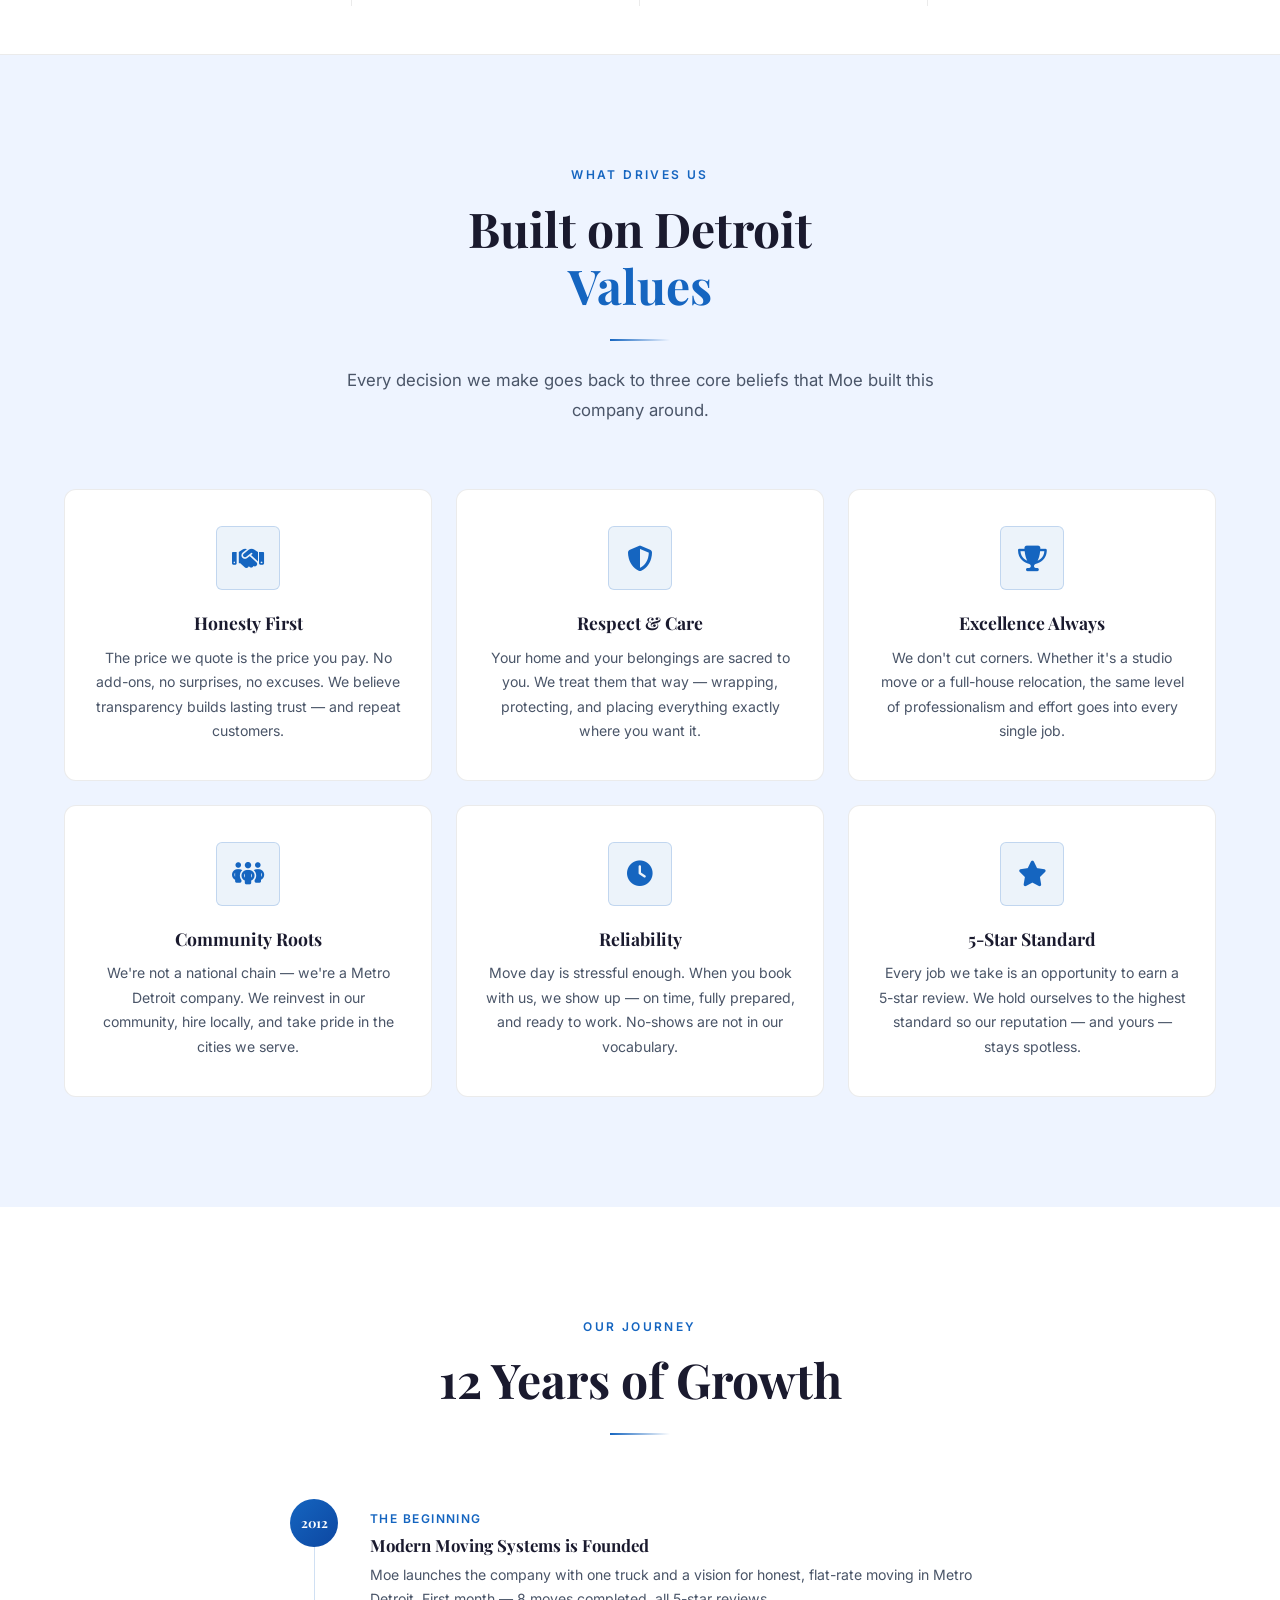
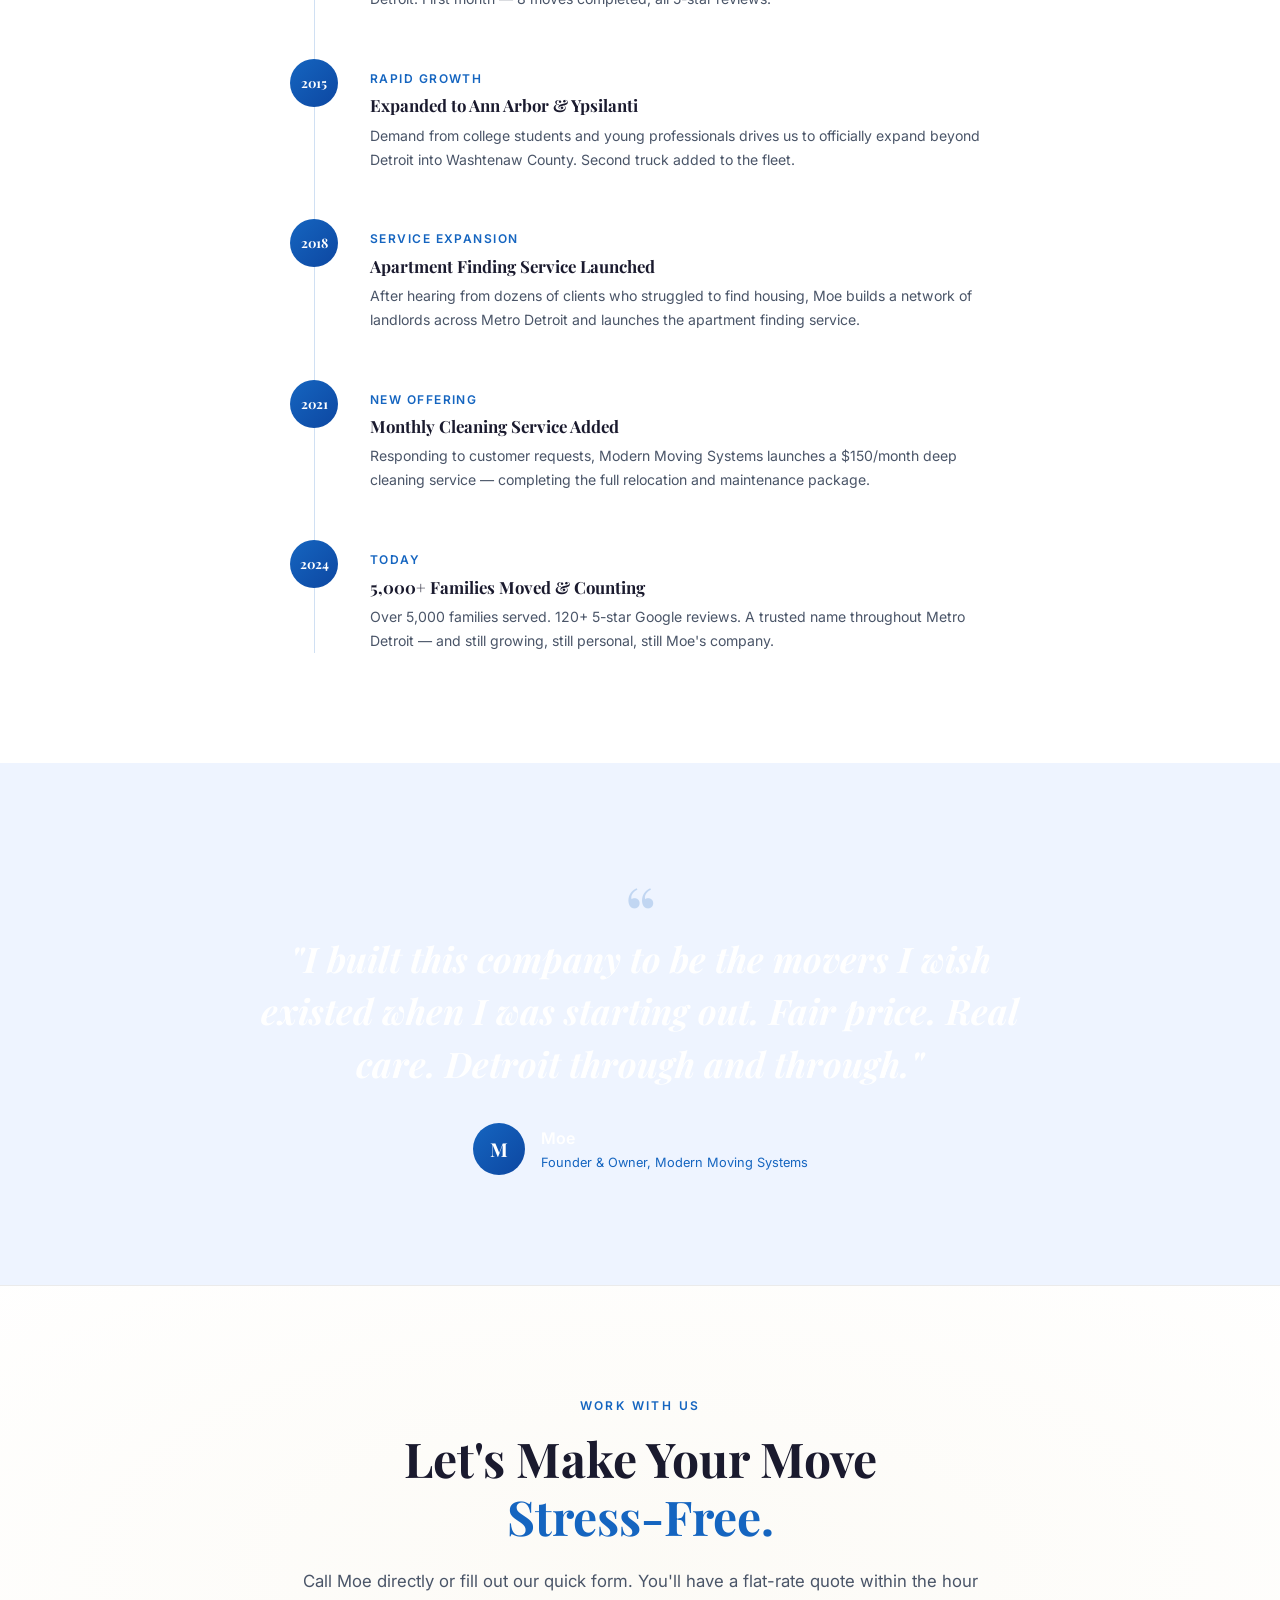
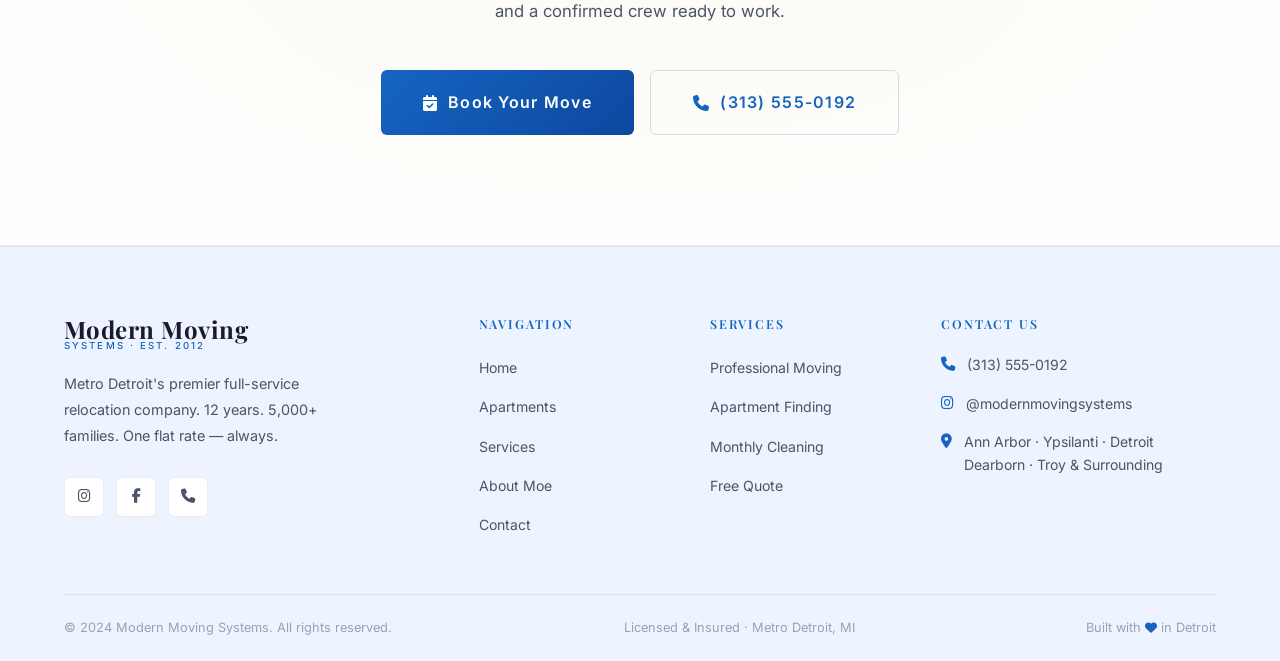
==== commit 57708ee9: "Redesign: white+blue theme, team photos, real apartment images - Changed color scheme from dark blac" ====
--- a/about.html
+++ b/about.html
@@ -75,9 +75,9 @@
     <section class="section about-story" aria-labelledby="story-title">
       <div class="container">
         <div class="about-story-inner">
-          <!-- Photo Placeholder -->
+          <!-- Photo -->
           <div class="about-photo animate-on-scroll slide-left">
-            <i class="fa-solid fa-user"></i>
+            <img src="images/team-solo.jpg" alt="Moe — Founder of Modern Moving Systems" loading="lazy" />
             <div class="about-photo-badge">
               <strong>12+</strong>
               <span>Years in Business</span>
--- a/css/style.css
+++ b/css/style.css
@@ -4,27 +4,27 @@
 
 /* ── 1. Variables ── */
 :root {
-  --bg-primary:    #080808;
-  --bg-secondary:  #0F0F0F;
-  --bg-card:       #141414;
-  --bg-card-hover: #1C1C1C;
-  --gold:          #C9A84C;
-  --gold-light:    #E4C97A;
-  --gold-dark:     #9A7832;
-  --gold-muted:    rgba(201,168,76,0.12);
-  --gold-border:   rgba(201,168,76,0.25);
+  --bg-primary:    #FFFFFF;
+  --bg-secondary:  #EEF4FF;
+  --bg-card:       #FFFFFF;
+  --bg-card-hover: #E0EEFF;
+  --gold:          #1565C0;
+  --gold-light:    #42A5F5;
+  --gold-dark:     #0D47A1;
+  --gold-muted:    rgba(21,101,192,0.08);
+  --gold-border:   rgba(21,101,192,0.2);
   --white:         #FFFFFF;
-  --off-white:     #F5F2EC;
-  --text-primary:  #EDEBE6;
-  --text-secondary:#9E9E9E;
-  --text-muted:    #606060;
-  --border:        rgba(255,255,255,0.06);
+  --off-white:     #F4F8FF;
+  --text-primary:  #1A1A2E;
+  --text-secondary:#4A5568;
+  --text-muted:    #94A3B8;
+  --border:        rgba(0,0,0,0.08);
   --font-heading:  'Playfair Display', Georgia, serif;
   --font-body:     'Inter', system-ui, -apple-system, sans-serif;
   --section-py:    110px;
   --transition:    all 0.35s cubic-bezier(0.4,0,0.2,1);
-  --shadow-card:   0 8px 40px rgba(0,0,0,0.5);
-  --shadow-gold:   0 4px 30px rgba(201,168,76,0.18);
+  --shadow-card:   0 8px 40px rgba(0,0,0,0.08);
+  --shadow-gold:   0 4px 30px rgba(21,101,192,0.2);
   --radius:        6px;
   --radius-lg:     12px;
 }
@@ -67,7 +67,7 @@
   font-family: var(--font-heading);
   line-height: 1.2;
   font-weight: 700;
-  color: var(--white);
+  color: var(--text-primary);
 }
 .eyebrow {
   font-family: var(--font-body);
@@ -164,10 +164,11 @@
   transition: var(--transition);
 }
 .nav.scrolled {
-  background: rgba(8,8,8,0.95);
+  background: rgba(255,255,255,0.97);
   backdrop-filter: blur(20px);
   -webkit-backdrop-filter: blur(20px);
   border-bottom: 1px solid var(--border);
+  box-shadow: 0 2px 20px rgba(0,0,0,0.06);
   padding: 14px 0;
 }
 .nav-inner {
@@ -185,7 +186,7 @@
   font-family: var(--font-heading);
   font-size: 1.3rem;
   font-weight: 700;
-  color: var(--white);
+  color: var(--text-primary);
   letter-spacing: 0.02em;
 }
 .nav-logo-sub {
@@ -237,7 +238,7 @@
   display: none;
   position: fixed;
   top: 0; left: 0; right: 0; bottom: 0;
-  background: rgba(8,8,8,0.98);
+  background: rgba(13,71,161,0.98);
   backdrop-filter: blur(20px);
   z-index: 999;
   flex-direction: column;
@@ -274,16 +275,16 @@
   position: absolute;
   inset: 0;
   background:
-    radial-gradient(ellipse 80% 60% at 60% 40%, rgba(201,168,76,0.06) 0%, transparent 70%),
-    radial-gradient(ellipse 50% 50% at 10% 80%, rgba(201,168,76,0.04) 0%, transparent 60%),
-    linear-gradient(180deg, var(--bg-primary) 0%, #0C0C0C 100%);
+    radial-gradient(ellipse 80% 60% at 60% 40%, rgba(21,101,192,0.07) 0%, transparent 70%),
+    radial-gradient(ellipse 50% 50% at 10% 80%, rgba(21,101,192,0.05) 0%, transparent 60%),
+    linear-gradient(180deg, #FFFFFF 0%, #EEF4FF 100%);
 }
 .hero-grid {
   position: absolute;
   inset: 0;
   background-image:
-    linear-gradient(rgba(201,168,76,0.04) 1px, transparent 1px),
-    linear-gradient(90deg, rgba(201,168,76,0.04) 1px, transparent 1px);
+    linear-gradient(rgba(21,101,192,0.05) 1px, transparent 1px),
+    linear-gradient(90deg, rgba(21,101,192,0.05) 1px, transparent 1px);
   background-size: 60px 60px;
   mask-image: radial-gradient(ellipse 80% 80% at 50% 50%, black 40%, transparent 100%);
   -webkit-mask-image: radial-gradient(ellipse 80% 80% at 50% 50%, black 40%, transparent 100%);
@@ -572,7 +573,7 @@
   color: var(--bg-primary);
   flex-shrink: 0;
 }
-.testimonial-name { font-size: 0.9rem; font-weight: 600; color: var(--white); }
+.testimonial-name { font-size: 0.9rem; font-weight: 600; color: var(--text-primary); }
 .testimonial-meta { font-size: 0.78rem; color: var(--text-muted); margin-top: 2px; }
 
 /* ── 12. Google Reviews ── */
@@ -604,7 +605,7 @@
   align-items: baseline;
   gap: 6px;
 }
-.google-rating-num { font-size: 1.5rem; font-weight: 700; color: var(--white); font-family: var(--font-heading); }
+.google-rating-num { font-size: 1.5rem; font-weight: 700; color: var(--text-primary); font-family: var(--font-heading); }
 .google-rating-stars { display: flex; gap: 3px; }
 .google-rating-stars i { color: #FBBC05; font-size: 0.9rem; }
 .google-reviews-count { font-size: 0.82rem; color: var(--text-muted); }
@@ -631,7 +632,7 @@
   flex-shrink: 0;
 }
 .review-info { flex: 1; }
-.review-name { font-size: 0.88rem; font-weight: 600; color: var(--white); }
+.review-name { font-size: 0.88rem; font-weight: 600; color: var(--text-primary); }
 .review-date { font-size: 0.75rem; color: var(--text-muted); }
 .review-stars { display: flex; gap: 3px; margin-bottom: 10px; }
 .review-stars i { color: #FBBC05; font-size: 0.82rem; }
@@ -672,12 +673,12 @@
   inset: 0;
   background: linear-gradient(135deg, var(--bg-card), var(--bg-card-hover));
 }
-.instagram-tile:nth-child(1) .instagram-tile-bg { background: linear-gradient(135deg, #1a1205, #2a1e08); }
-.instagram-tile:nth-child(2) .instagram-tile-bg { background: linear-gradient(135deg, #0a1520, #101f2e); }
-.instagram-tile:nth-child(3) .instagram-tile-bg { background: linear-gradient(135deg, #1a1205, #221808); }
-.instagram-tile:nth-child(4) .instagram-tile-bg { background: linear-gradient(135deg, #0f0f0f, #1a1a1a); }
-.instagram-tile:nth-child(5) .instagram-tile-bg { background: linear-gradient(135deg, #0d150d, #121e12); }
-.instagram-tile:nth-child(6) .instagram-tile-bg { background: linear-gradient(135deg, #1a1205, #2a1e08); }
+.instagram-tile:nth-child(1) .instagram-tile-bg { background: linear-gradient(135deg, #c8dff8, #a8c9f0); }
+.instagram-tile:nth-child(2) .instagram-tile-bg { background: linear-gradient(135deg, #d0e8ff, #b8d8ff); }
+.instagram-tile:nth-child(3) .instagram-tile-bg { background: linear-gradient(135deg, #c8dff8, #a8c9f0); }
+.instagram-tile:nth-child(4) .instagram-tile-bg { background: linear-gradient(135deg, #ddeeff, #c8dff8); }
+.instagram-tile:nth-child(5) .instagram-tile-bg { background: linear-gradient(135deg, #d0e8ff, #c0dcf8); }
+.instagram-tile:nth-child(6) .instagram-tile-bg { background: linear-gradient(135deg, #c8dff8, #a8c9f0); }
 .instagram-tile-icon {
   position: relative;
   z-index: 1;
@@ -688,7 +689,7 @@
 .instagram-overlay {
   position: absolute;
   inset: 0;
-  background: rgba(201,168,76,0.85);
+  background: rgba(21,101,192,0.85);
   display: flex;
   align-items: center;
   justify-content: center;
@@ -883,7 +884,7 @@
 .apt-body { padding: 24px; }
 .apt-price { font-family: var(--font-heading); font-size: 1.6rem; font-weight: 700; color: var(--gold); margin-bottom: 4px; }
 .apt-price span { font-size: 0.85rem; font-weight: 400; color: var(--text-muted); font-family: var(--font-body); }
-.apt-name { font-size: 0.95rem; font-weight: 600; color: var(--white); margin-bottom: 6px; }
+.apt-name { font-size: 0.95rem; font-weight: 600; color: var(--text-primary); margin-bottom: 6px; }
 .apt-location { display: flex; align-items: center; gap: 6px; font-size: 0.82rem; color: var(--text-muted); margin-bottom: 16px; }
 .apt-location i { color: var(--gold); font-size: 0.8rem; }
 .apt-details { display: flex; gap: 16px; margin-bottom: 20px; }
@@ -969,7 +970,7 @@
   transition: var(--transition);
 }
 .faq-question:hover { background: var(--bg-card-hover); }
-.faq-question h4 { font-size: 0.95rem; font-weight: 600; color: var(--white); font-family: var(--font-body); }
+.faq-question h4 { font-size: 0.95rem; font-weight: 600; color: var(--text-primary); font-family: var(--font-body); }
 .faq-question i { color: var(--gold); font-size: 0.85rem; transition: var(--transition); flex-shrink: 0; }
 .faq-item.open .faq-question i { transform: rotate(45deg); }
 .faq-answer { display: none; padding: 0 24px 22px; }
@@ -1090,7 +1091,7 @@
 .contact-method-icon i { color: var(--gold); font-size: 1.1rem; }
 .contact-method-info { flex: 1; }
 .contact-method-label { font-size: 0.72rem; font-weight: 600; letter-spacing: 0.12em; text-transform: uppercase; color: var(--text-muted); margin-bottom: 4px; }
-.contact-method-value { font-size: 0.95rem; font-weight: 600; color: var(--white); }
+.contact-method-value { font-size: 0.95rem; font-weight: 600; color: var(--text-primary); }
 .contact-method-sub { font-size: 0.8rem; color: var(--text-muted); margin-top: 2px; }
 .service-areas-block h4 {
   font-size: 0.75rem;
@@ -1231,3 +1232,71 @@
   .stat-item { border-right: none; border-bottom: 1px solid var(--border); }
   .stat-item:last-child { border-bottom: none; }
 }
+
+/* ── 24. Crew / Team Photos Section ── */
+.crew-section { background: var(--bg-secondary); }
+.crew-mosaic {
+  display: grid;
+  grid-template-columns: 1fr 1fr 1fr;
+  grid-template-rows: auto auto;
+  gap: 16px;
+}
+.crew-photo {
+  border-radius: var(--radius-lg);
+  overflow: hidden;
+  position: relative;
+}
+.crew-photo.wide {
+  grid-column: span 2;
+}
+.crew-photo img {
+  width: 100%;
+  height: 100%;
+  object-fit: cover;
+  display: block;
+  transition: transform 0.5s ease;
+}
+.crew-photo:hover img { transform: scale(1.04); }
+.crew-photo-caption {
+  position: absolute;
+  bottom: 0; left: 0; right: 0;
+  background: linear-gradient(to top, rgba(13,71,161,0.85), transparent);
+  padding: 24px 20px 16px;
+  color: #fff;
+  font-size: 0.82rem;
+  font-weight: 600;
+  letter-spacing: 0.06em;
+  opacity: 0;
+  transition: var(--transition);
+}
+.crew-photo:hover .crew-photo-caption { opacity: 1; }
+
+/* Real apartment photos */
+.apt-image img {
+  width: 100%;
+  height: 100%;
+  object-fit: cover;
+  display: block;
+  position: absolute;
+  inset: 0;
+  transition: transform 0.5s ease;
+}
+.apt-card:hover .apt-image img { transform: scale(1.05); }
+
+/* About page real photo */
+.about-photo img {
+  width: 100%;
+  height: 100%;
+  object-fit: cover;
+  position: absolute;
+  inset: 0;
+}
+
+@media (max-width: 900px) {
+  .crew-mosaic { grid-template-columns: 1fr 1fr; }
+  .crew-photo.wide { grid-column: span 2; }
+}
+@media (max-width: 600px) {
+  .crew-mosaic { grid-template-columns: 1fr; }
+  .crew-photo.wide { grid-column: span 1; }
+}
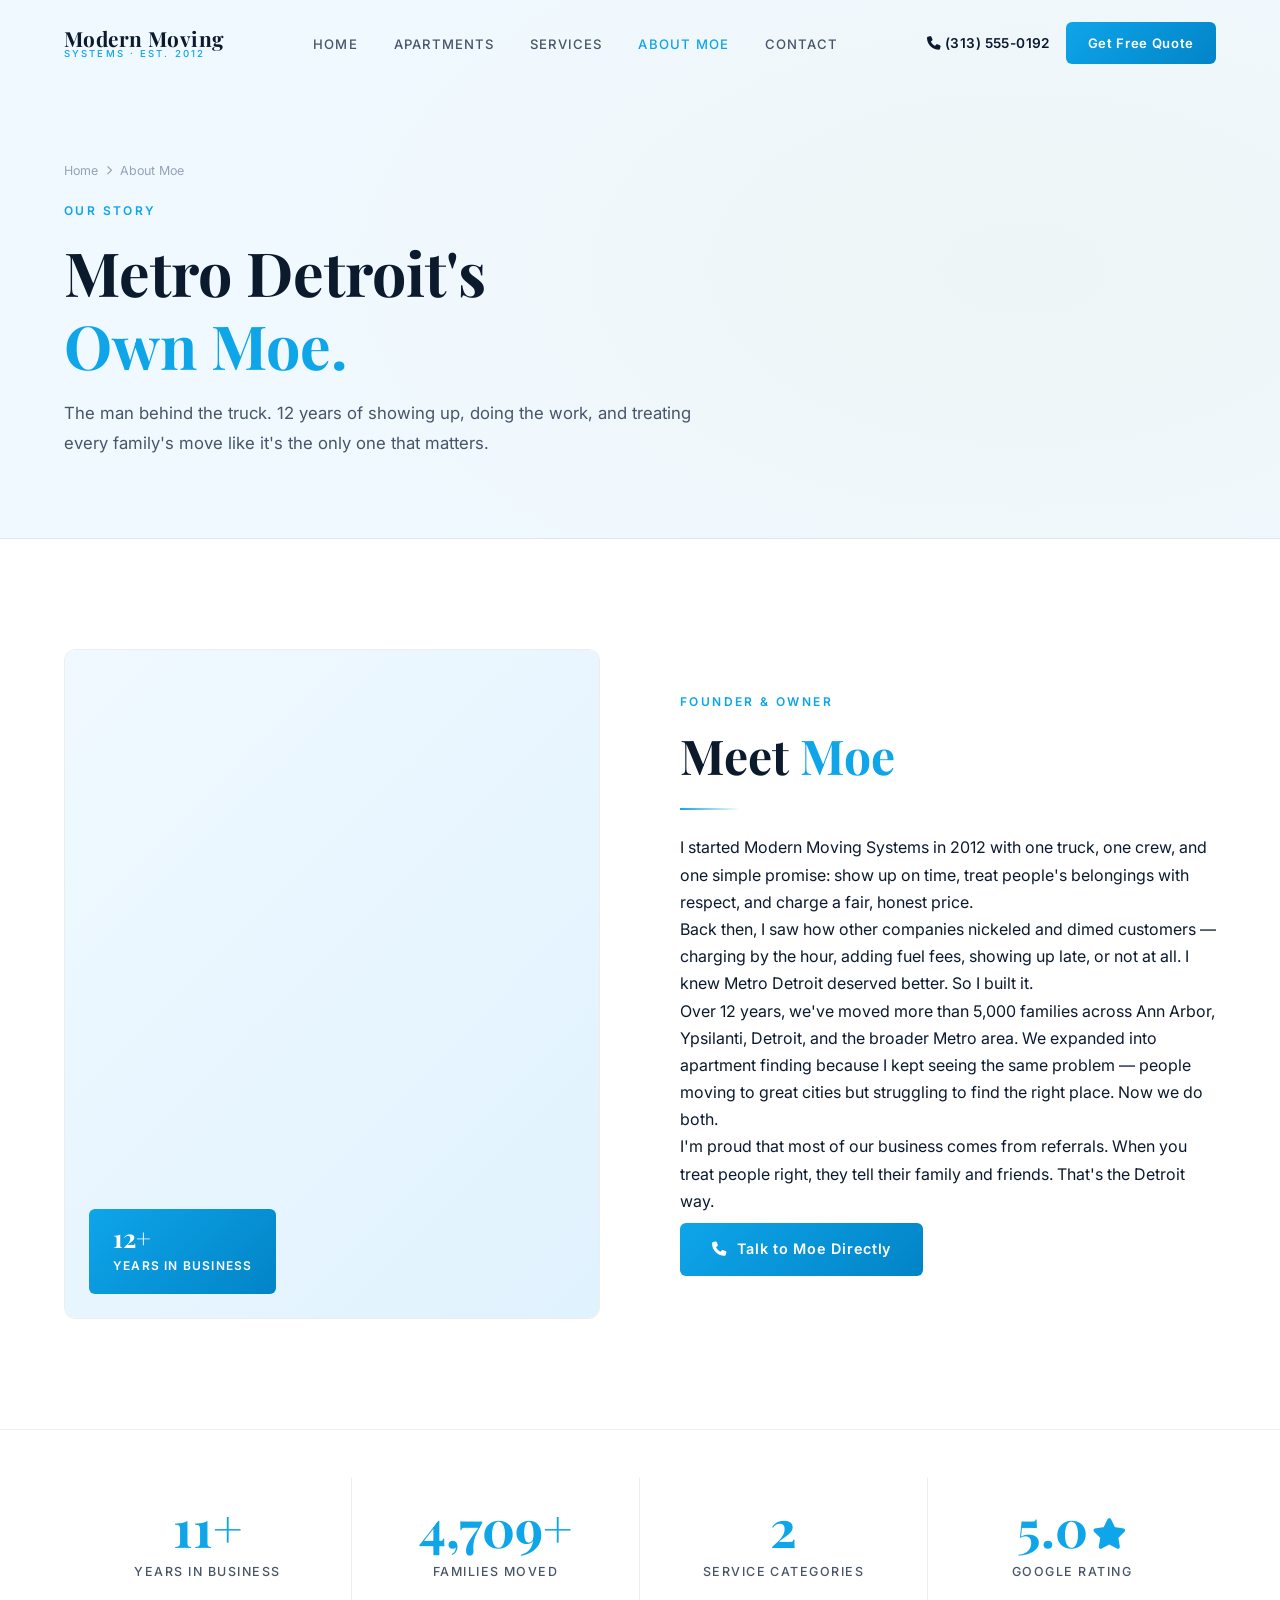
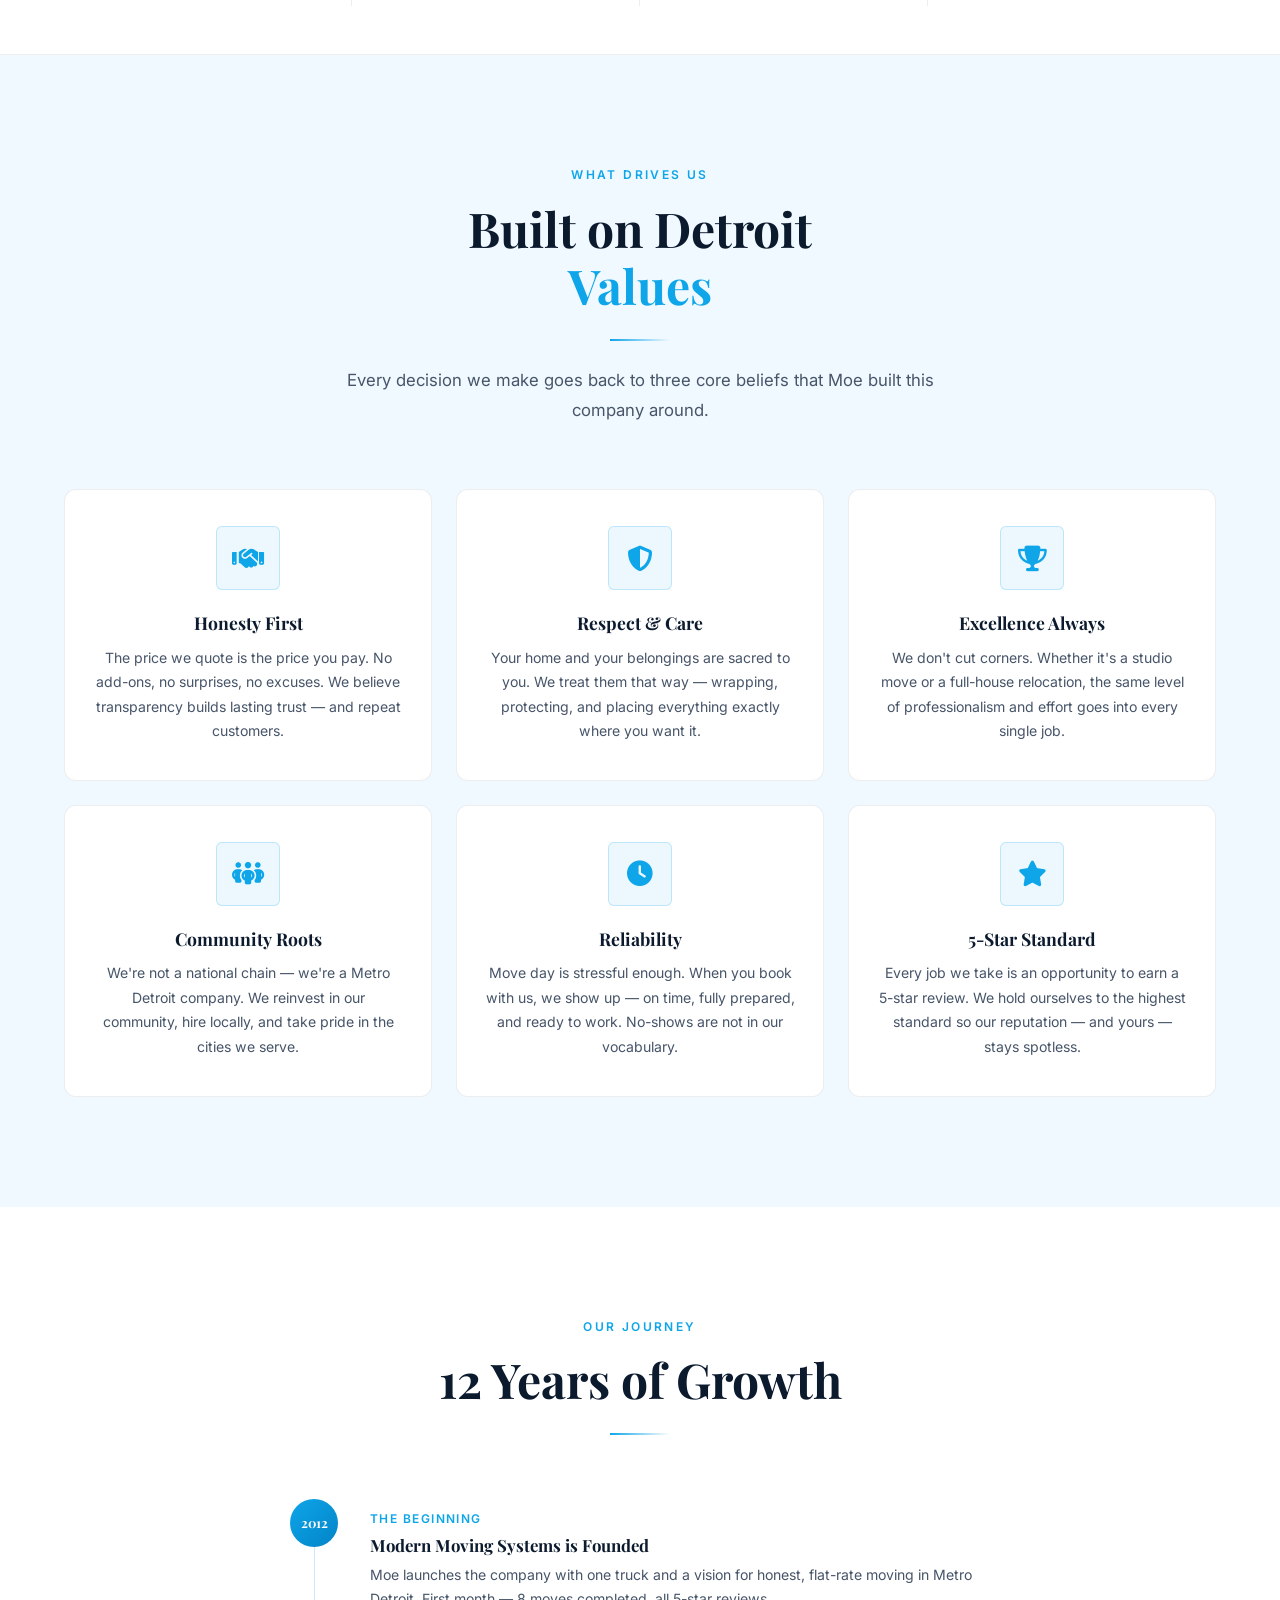
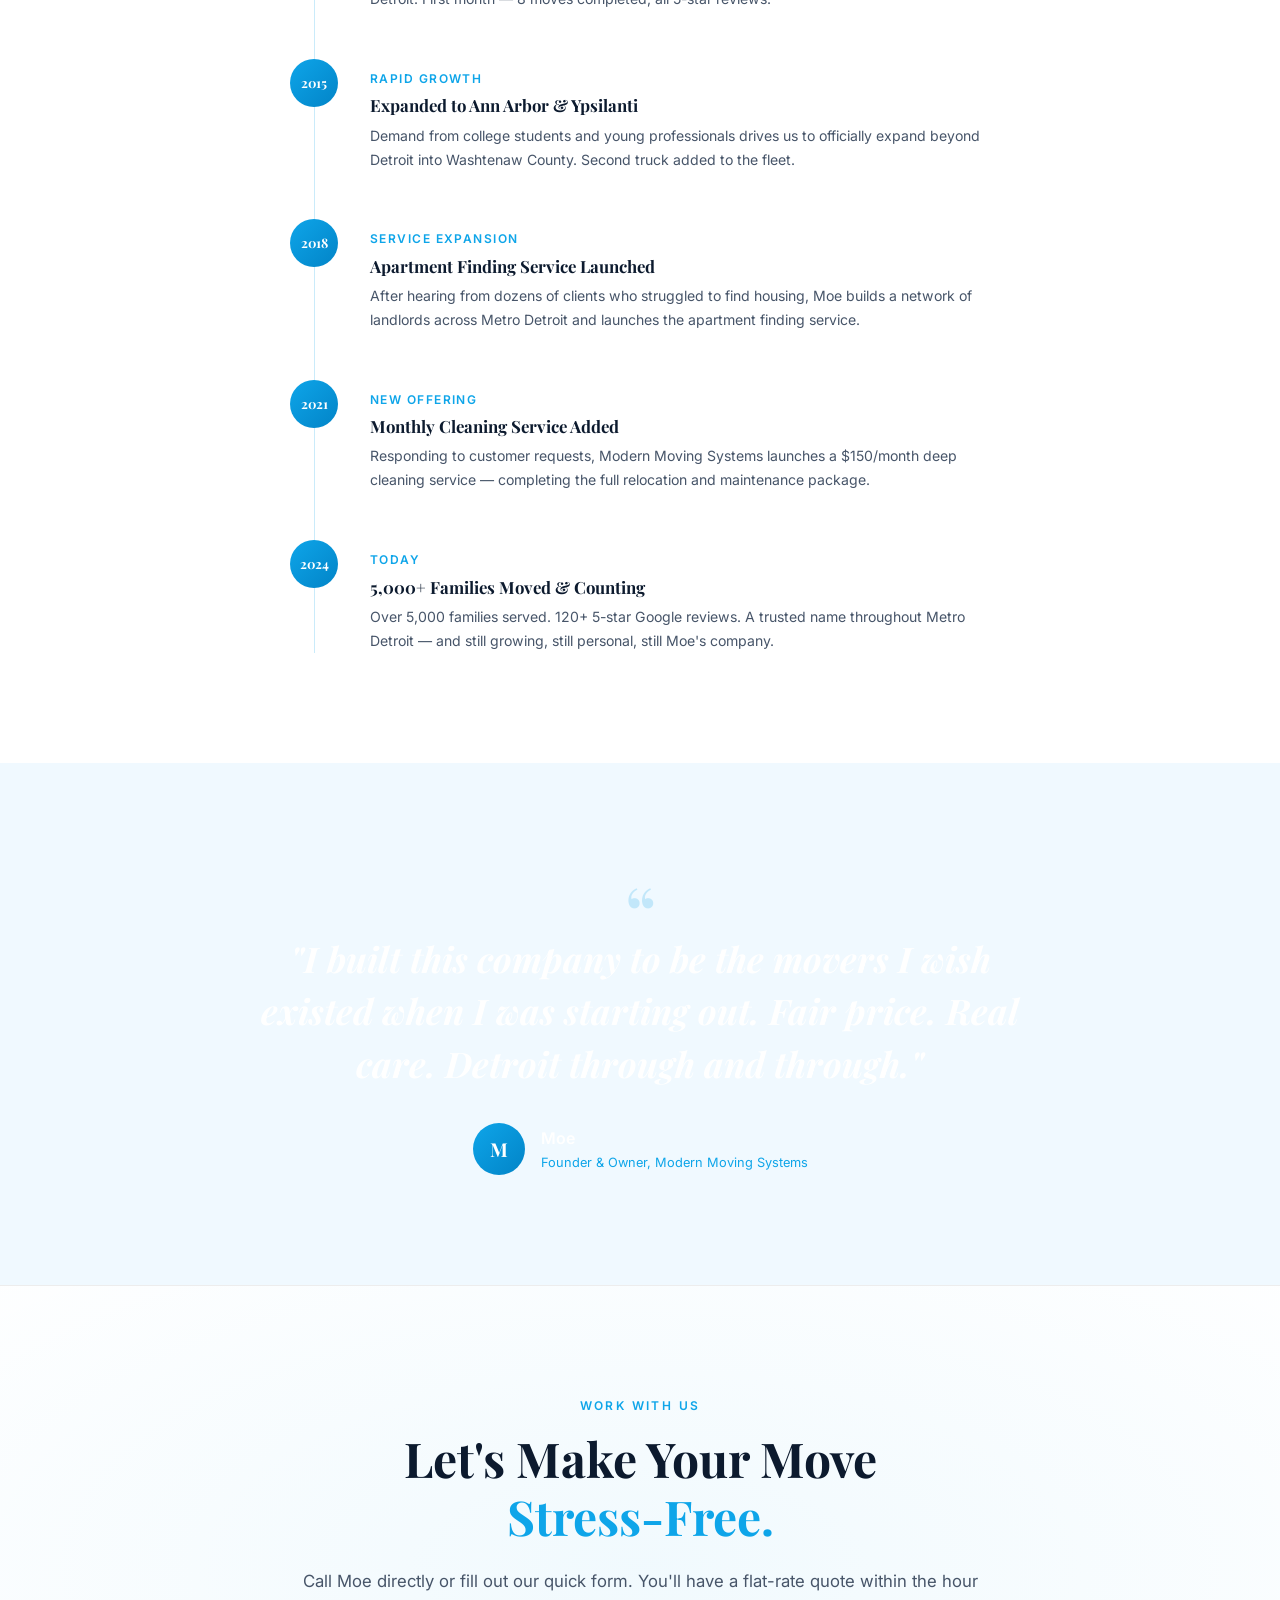
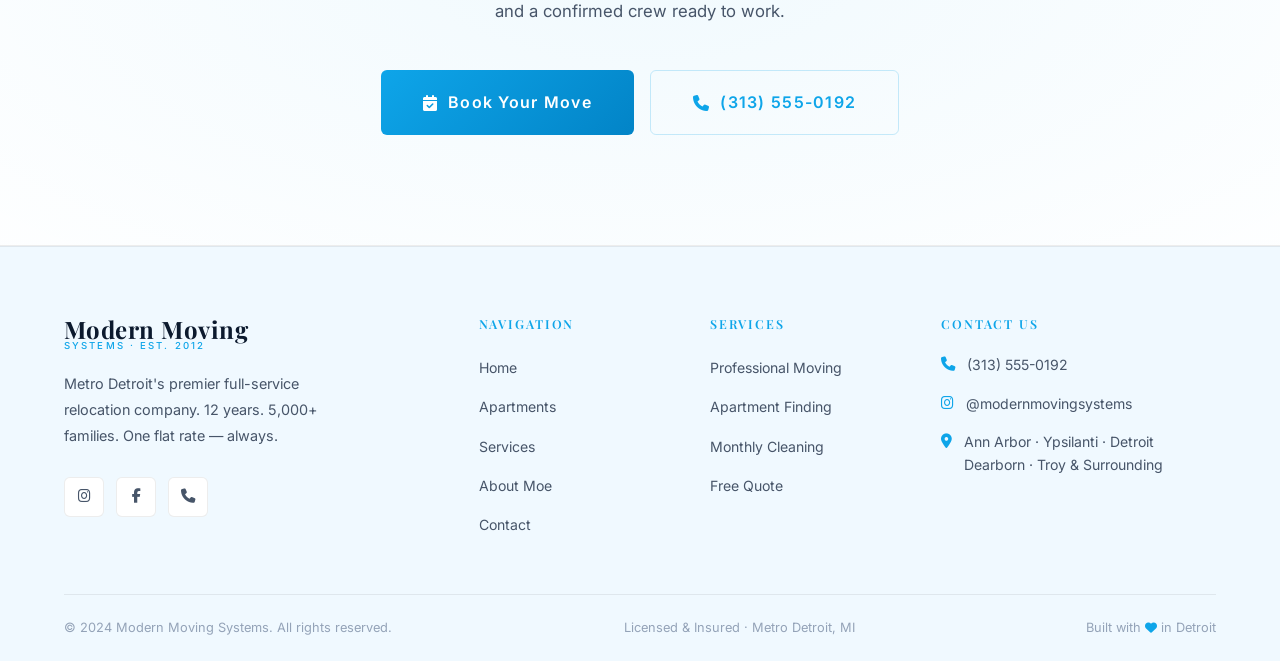
==== commit 11903786: "Fix colors: vibrant sky-blue palette, hamburger, crew photo fallbacks - Replaced heavy dark navy (#1" ====
--- a/about.html
+++ b/about.html
@@ -77,7 +77,7 @@
         <div class="about-story-inner">
           <!-- Photo -->
           <div class="about-photo animate-on-scroll slide-left">
-            <img src="images/team-solo.jpg" alt="Moe — Founder of Modern Moving Systems" loading="lazy" />
+            <img src="images/team-solo.jpg" alt="Moe — Founder of Modern Moving Systems" loading="lazy" onerror="this.src='https://picsum.photos/seed/moe-founder/600/750'" />
             <div class="about-photo-badge">
               <strong>12+</strong>
               <span>Years in Business</span>
--- a/css/style.css
+++ b/css/style.css
@@ -5,26 +5,26 @@
 /* ── 1. Variables ── */
 :root {
   --bg-primary:    #FFFFFF;
-  --bg-secondary:  #EEF4FF;
+  --bg-secondary:  #F0F9FF;
   --bg-card:       #FFFFFF;
-  --bg-card-hover: #E0EEFF;
-  --gold:          #1565C0;
-  --gold-light:    #42A5F5;
-  --gold-dark:     #0D47A1;
-  --gold-muted:    rgba(21,101,192,0.08);
-  --gold-border:   rgba(21,101,192,0.2);
+  --bg-card-hover: #E0F2FE;
+  --gold:          #0EA5E9;
+  --gold-light:    #38BDF8;
+  --gold-dark:     #0284C7;
+  --gold-muted:    rgba(14,165,233,0.08);
+  --gold-border:   rgba(14,165,233,0.22);
   --white:         #FFFFFF;
-  --off-white:     #F4F8FF;
-  --text-primary:  #1A1A2E;
-  --text-secondary:#4A5568;
+  --off-white:     #F0F9FF;
+  --text-primary:  #0C1A2E;
+  --text-secondary:#475569;
   --text-muted:    #94A3B8;
-  --border:        rgba(0,0,0,0.08);
+  --border:        rgba(0,0,0,0.07);
   --font-heading:  'Playfair Display', Georgia, serif;
   --font-body:     'Inter', system-ui, -apple-system, sans-serif;
   --section-py:    110px;
   --transition:    all 0.35s cubic-bezier(0.4,0,0.2,1);
-  --shadow-card:   0 8px 40px rgba(0,0,0,0.08);
-  --shadow-gold:   0 4px 30px rgba(21,101,192,0.2);
+  --shadow-card:   0 4px 24px rgba(0,0,0,0.06);
+  --shadow-gold:   0 4px 20px rgba(14,165,233,0.3);
   --radius:        6px;
   --radius-lg:     12px;
 }
@@ -227,7 +227,7 @@
   display: block;
   width: 24px;
   height: 2px;
-  background: var(--white);
+  background: var(--text-primary);
   transition: var(--transition);
   border-radius: 2px;
 }
@@ -238,7 +238,7 @@
   display: none;
   position: fixed;
   top: 0; left: 0; right: 0; bottom: 0;
-  background: rgba(13,71,161,0.98);
+  background: rgba(2,100,164,0.98);
   backdrop-filter: blur(20px);
   z-index: 999;
   flex-direction: column;
@@ -275,16 +275,16 @@
   position: absolute;
   inset: 0;
   background:
-    radial-gradient(ellipse 80% 60% at 60% 40%, rgba(21,101,192,0.07) 0%, transparent 70%),
-    radial-gradient(ellipse 50% 50% at 10% 80%, rgba(21,101,192,0.05) 0%, transparent 60%),
-    linear-gradient(180deg, #FFFFFF 0%, #EEF4FF 100%);
+    radial-gradient(ellipse 80% 60% at 60% 40%, rgba(14,165,233,0.07) 0%, transparent 70%),
+    radial-gradient(ellipse 50% 50% at 10% 80%, rgba(14,165,233,0.05) 0%, transparent 60%),
+    linear-gradient(180deg, #FFFFFF 0%, #F0F9FF 100%);
 }
 .hero-grid {
   position: absolute;
   inset: 0;
   background-image:
-    linear-gradient(rgba(21,101,192,0.05) 1px, transparent 1px),
-    linear-gradient(90deg, rgba(21,101,192,0.05) 1px, transparent 1px);
+    linear-gradient(rgba(14,165,233,0.05) 1px, transparent 1px),
+    linear-gradient(90deg, rgba(14,165,233,0.05) 1px, transparent 1px);
   background-size: 60px 60px;
   mask-image: radial-gradient(ellipse 80% 80% at 50% 50%, black 40%, transparent 100%);
   -webkit-mask-image: radial-gradient(ellipse 80% 80% at 50% 50%, black 40%, transparent 100%);
@@ -689,7 +689,7 @@
 .instagram-overlay {
   position: absolute;
   inset: 0;
-  background: rgba(21,101,192,0.85);
+  background: rgba(14,165,233,0.88);
   display: flex;
   align-items: center;
   justify-content: center;
@@ -717,7 +717,7 @@
   content: '';
   position: absolute;
   inset: 0;
-  background: radial-gradient(ellipse 80% 80% at 50% 50%, rgba(201,168,76,0.05), transparent);
+  background: radial-gradient(ellipse 80% 80% at 50% 50%, rgba(14,165,233,0.06), transparent);
 }
 .cta-inner { position: relative; z-index: 1; text-align: center; max-width: 700px; margin: 0 auto; }
 .cta-inner h2 { font-size: clamp(2rem, 4vw, 3rem); margin-bottom: 20px; }
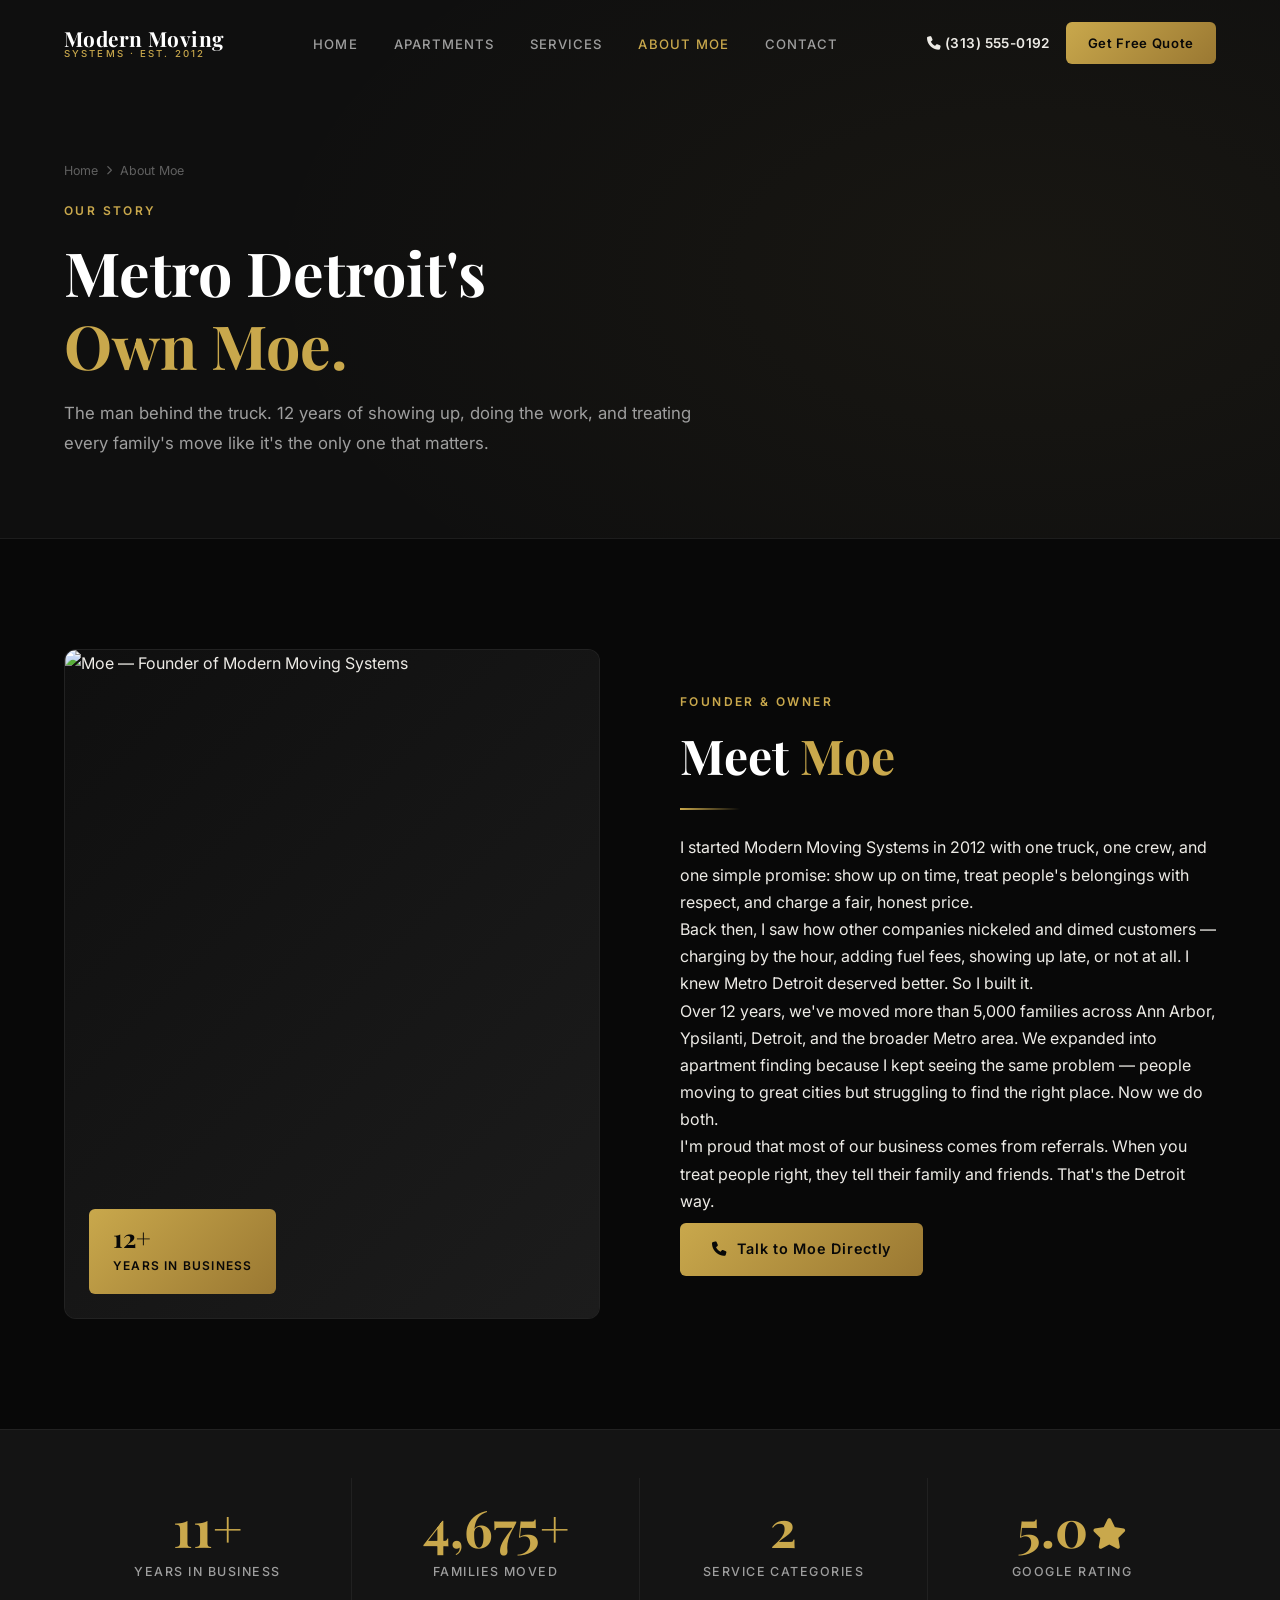
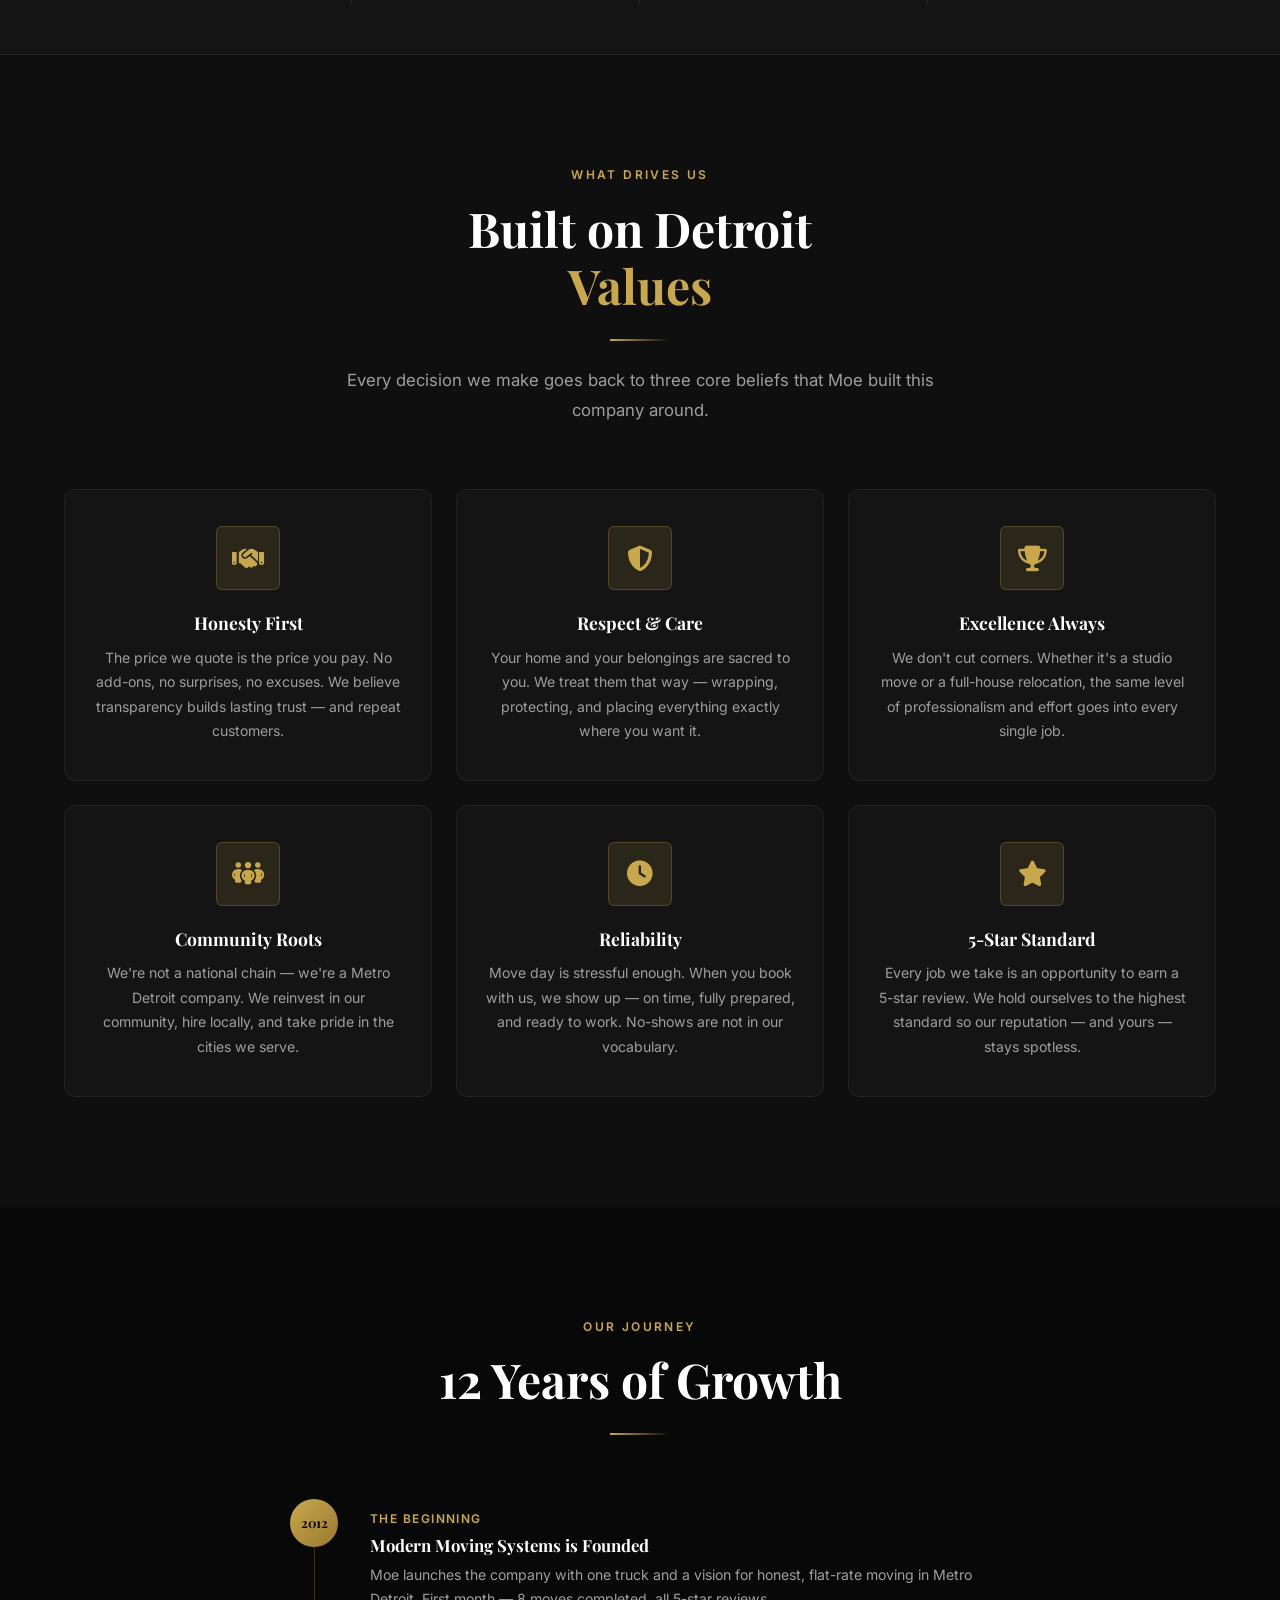
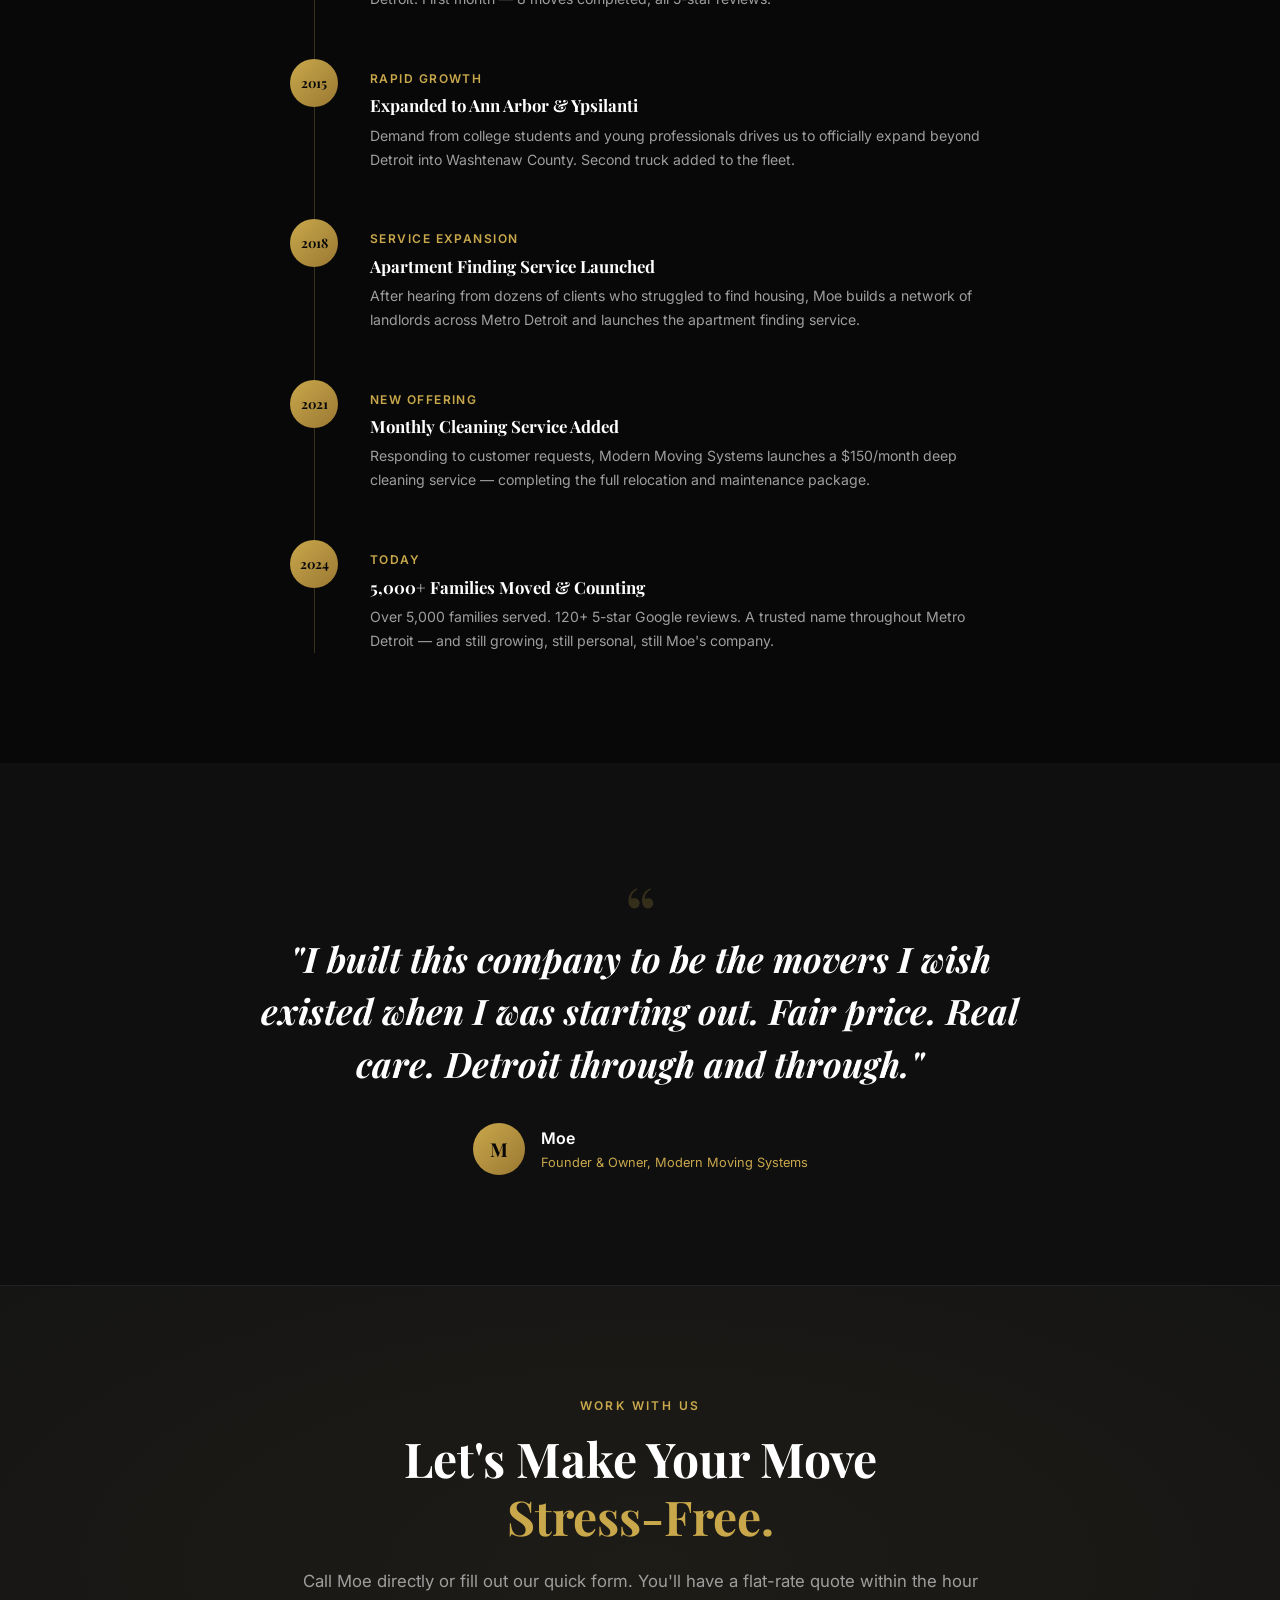
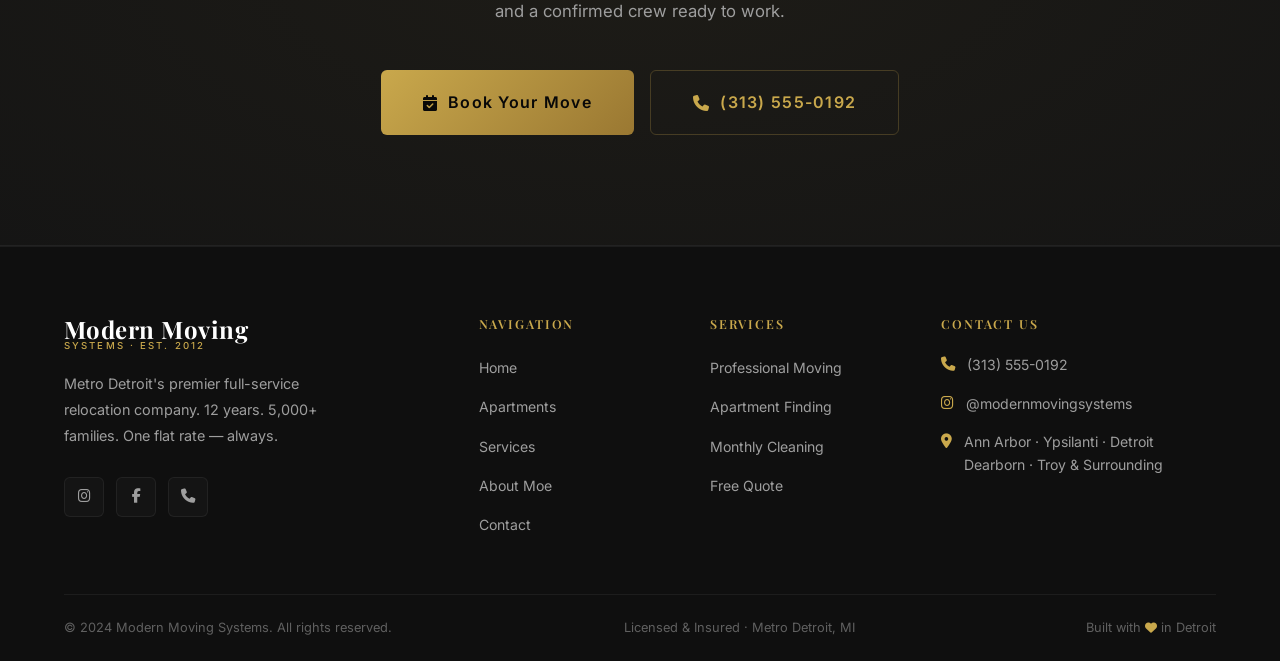
==== commit 78d7ae5d: "Revert to original dark/gold theme; fix crew photos showing directly - Fully reverted all CSS colors" ====
--- a/about.html
+++ b/about.html
@@ -77,7 +77,7 @@
         <div class="about-story-inner">
           <!-- Photo -->
           <div class="about-photo animate-on-scroll slide-left">
-            <img src="images/team-solo.jpg" alt="Moe — Founder of Modern Moving Systems" loading="lazy" onerror="this.src='https://picsum.photos/seed/moe-founder/600/750'" />
+            <img src="https://picsum.photos/seed/moe-founder/600/750" alt="Moe — Founder of Modern Moving Systems" loading="lazy" />
             <div class="about-photo-badge">
               <strong>12+</strong>
               <span>Years in Business</span>
--- a/css/style.css
+++ b/css/style.css
@@ -4,27 +4,27 @@
 
 /* ── 1. Variables ── */
 :root {
-  --bg-primary:    #FFFFFF;
-  --bg-secondary:  #F0F9FF;
-  --bg-card:       #FFFFFF;
-  --bg-card-hover: #E0F2FE;
-  --gold:          #0EA5E9;
-  --gold-light:    #38BDF8;
-  --gold-dark:     #0284C7;
-  --gold-muted:    rgba(14,165,233,0.08);
-  --gold-border:   rgba(14,165,233,0.22);
+  --bg-primary:    #080808;
+  --bg-secondary:  #0F0F0F;
+  --bg-card:       #141414;
+  --bg-card-hover: #1C1C1C;
+  --gold:          #C9A84C;
+  --gold-light:    #E4C97A;
+  --gold-dark:     #9A7832;
+  --gold-muted:    rgba(201,168,76,0.12);
+  --gold-border:   rgba(201,168,76,0.25);
   --white:         #FFFFFF;
-  --off-white:     #F0F9FF;
-  --text-primary:  #0C1A2E;
-  --text-secondary:#475569;
-  --text-muted:    #94A3B8;
-  --border:        rgba(0,0,0,0.07);
+  --off-white:     #F5F2EC;
+  --text-primary:  #EDEBE6;
+  --text-secondary:#9E9E9E;
+  --text-muted:    #606060;
+  --border:        rgba(255,255,255,0.06);
   --font-heading:  'Playfair Display', Georgia, serif;
   --font-body:     'Inter', system-ui, -apple-system, sans-serif;
   --section-py:    110px;
   --transition:    all 0.35s cubic-bezier(0.4,0,0.2,1);
-  --shadow-card:   0 4px 24px rgba(0,0,0,0.06);
-  --shadow-gold:   0 4px 20px rgba(14,165,233,0.3);
+  --shadow-card:   0 8px 40px rgba(0,0,0,0.5);
+  --shadow-gold:   0 4px 30px rgba(201,168,76,0.18);
   --radius:        6px;
   --radius-lg:     12px;
 }
@@ -67,7 +67,7 @@
   font-family: var(--font-heading);
   line-height: 1.2;
   font-weight: 700;
-  color: var(--text-primary);
+  color: var(--white);
 }
 .eyebrow {
   font-family: var(--font-body);
@@ -164,11 +164,10 @@
   transition: var(--transition);
 }
 .nav.scrolled {
-  background: rgba(255,255,255,0.97);
+  background: rgba(8,8,8,0.95);
   backdrop-filter: blur(20px);
   -webkit-backdrop-filter: blur(20px);
   border-bottom: 1px solid var(--border);
-  box-shadow: 0 2px 20px rgba(0,0,0,0.06);
   padding: 14px 0;
 }
 .nav-inner {
@@ -186,7 +185,7 @@
   font-family: var(--font-heading);
   font-size: 1.3rem;
   font-weight: 700;
-  color: var(--text-primary);
+  color: var(--white);
   letter-spacing: 0.02em;
 }
 .nav-logo-sub {
@@ -227,7 +226,7 @@
   display: block;
   width: 24px;
   height: 2px;
-  background: var(--text-primary);
+  background: var(--white);
   transition: var(--transition);
   border-radius: 2px;
 }
@@ -238,7 +237,7 @@
   display: none;
   position: fixed;
   top: 0; left: 0; right: 0; bottom: 0;
-  background: rgba(2,100,164,0.98);
+  background: rgba(8,8,8,0.98);
   backdrop-filter: blur(20px);
   z-index: 999;
   flex-direction: column;
@@ -275,16 +274,16 @@
   position: absolute;
   inset: 0;
   background:
-    radial-gradient(ellipse 80% 60% at 60% 40%, rgba(14,165,233,0.07) 0%, transparent 70%),
-    radial-gradient(ellipse 50% 50% at 10% 80%, rgba(14,165,233,0.05) 0%, transparent 60%),
-    linear-gradient(180deg, #FFFFFF 0%, #F0F9FF 100%);
+    radial-gradient(ellipse 80% 60% at 60% 40%, rgba(201,168,76,0.06) 0%, transparent 70%),
+    radial-gradient(ellipse 50% 50% at 10% 80%, rgba(201,168,76,0.04) 0%, transparent 60%),
+    linear-gradient(180deg, var(--bg-primary) 0%, #0C0C0C 100%);
 }
 .hero-grid {
   position: absolute;
   inset: 0;
   background-image:
-    linear-gradient(rgba(14,165,233,0.05) 1px, transparent 1px),
-    linear-gradient(90deg, rgba(14,165,233,0.05) 1px, transparent 1px);
+    linear-gradient(rgba(201,168,76,0.04) 1px, transparent 1px),
+    linear-gradient(90deg, rgba(201,168,76,0.04) 1px, transparent 1px);
   background-size: 60px 60px;
   mask-image: radial-gradient(ellipse 80% 80% at 50% 50%, black 40%, transparent 100%);
   -webkit-mask-image: radial-gradient(ellipse 80% 80% at 50% 50%, black 40%, transparent 100%);
@@ -573,7 +572,7 @@
   color: var(--bg-primary);
   flex-shrink: 0;
 }
-.testimonial-name { font-size: 0.9rem; font-weight: 600; color: var(--text-primary); }
+.testimonial-name { font-size: 0.9rem; font-weight: 600; color: var(--white); }
 .testimonial-meta { font-size: 0.78rem; color: var(--text-muted); margin-top: 2px; }
 
 /* ── 12. Google Reviews ── */
@@ -605,7 +604,7 @@
   align-items: baseline;
   gap: 6px;
 }
-.google-rating-num { font-size: 1.5rem; font-weight: 700; color: var(--text-primary); font-family: var(--font-heading); }
+.google-rating-num { font-size: 1.5rem; font-weight: 700; color: var(--white); font-family: var(--font-heading); }
 .google-rating-stars { display: flex; gap: 3px; }
 .google-rating-stars i { color: #FBBC05; font-size: 0.9rem; }
 .google-reviews-count { font-size: 0.82rem; color: var(--text-muted); }
@@ -632,7 +631,7 @@
   flex-shrink: 0;
 }
 .review-info { flex: 1; }
-.review-name { font-size: 0.88rem; font-weight: 600; color: var(--text-primary); }
+.review-name { font-size: 0.88rem; font-weight: 600; color: var(--white); }
 .review-date { font-size: 0.75rem; color: var(--text-muted); }
 .review-stars { display: flex; gap: 3px; margin-bottom: 10px; }
 .review-stars i { color: #FBBC05; font-size: 0.82rem; }
@@ -673,12 +672,12 @@
   inset: 0;
   background: linear-gradient(135deg, var(--bg-card), var(--bg-card-hover));
 }
-.instagram-tile:nth-child(1) .instagram-tile-bg { background: linear-gradient(135deg, #c8dff8, #a8c9f0); }
-.instagram-tile:nth-child(2) .instagram-tile-bg { background: linear-gradient(135deg, #d0e8ff, #b8d8ff); }
-.instagram-tile:nth-child(3) .instagram-tile-bg { background: linear-gradient(135deg, #c8dff8, #a8c9f0); }
-.instagram-tile:nth-child(4) .instagram-tile-bg { background: linear-gradient(135deg, #ddeeff, #c8dff8); }
-.instagram-tile:nth-child(5) .instagram-tile-bg { background: linear-gradient(135deg, #d0e8ff, #c0dcf8); }
-.instagram-tile:nth-child(6) .instagram-tile-bg { background: linear-gradient(135deg, #c8dff8, #a8c9f0); }
+.instagram-tile:nth-child(1) .instagram-tile-bg { background: linear-gradient(135deg, #1a1205, #2a1e08); }
+.instagram-tile:nth-child(2) .instagram-tile-bg { background: linear-gradient(135deg, #0a1520, #101f2e); }
+.instagram-tile:nth-child(3) .instagram-tile-bg { background: linear-gradient(135deg, #1a1205, #221808); }
+.instagram-tile:nth-child(4) .instagram-tile-bg { background: linear-gradient(135deg, #0f0f0f, #1a1a1a); }
+.instagram-tile:nth-child(5) .instagram-tile-bg { background: linear-gradient(135deg, #0d150d, #121e12); }
+.instagram-tile:nth-child(6) .instagram-tile-bg { background: linear-gradient(135deg, #1a1205, #2a1e08); }
 .instagram-tile-icon {
   position: relative;
   z-index: 1;
@@ -689,7 +688,7 @@
 .instagram-overlay {
   position: absolute;
   inset: 0;
-  background: rgba(14,165,233,0.88);
+  background: rgba(201,168,76,0.85);
   display: flex;
   align-items: center;
   justify-content: center;
@@ -717,7 +716,7 @@
   content: '';
   position: absolute;
   inset: 0;
-  background: radial-gradient(ellipse 80% 80% at 50% 50%, rgba(14,165,233,0.06), transparent);
+  background: radial-gradient(ellipse 80% 80% at 50% 50%, rgba(201,168,76,0.05), transparent);
 }
 .cta-inner { position: relative; z-index: 1; text-align: center; max-width: 700px; margin: 0 auto; }
 .cta-inner h2 { font-size: clamp(2rem, 4vw, 3rem); margin-bottom: 20px; }
@@ -884,7 +883,7 @@
 .apt-body { padding: 24px; }
 .apt-price { font-family: var(--font-heading); font-size: 1.6rem; font-weight: 700; color: var(--gold); margin-bottom: 4px; }
 .apt-price span { font-size: 0.85rem; font-weight: 400; color: var(--text-muted); font-family: var(--font-body); }
-.apt-name { font-size: 0.95rem; font-weight: 600; color: var(--text-primary); margin-bottom: 6px; }
+.apt-name { font-size: 0.95rem; font-weight: 600; color: var(--white); margin-bottom: 6px; }
 .apt-location { display: flex; align-items: center; gap: 6px; font-size: 0.82rem; color: var(--text-muted); margin-bottom: 16px; }
 .apt-location i { color: var(--gold); font-size: 0.8rem; }
 .apt-details { display: flex; gap: 16px; margin-bottom: 20px; }
@@ -970,7 +969,7 @@
   transition: var(--transition);
 }
 .faq-question:hover { background: var(--bg-card-hover); }
-.faq-question h4 { font-size: 0.95rem; font-weight: 600; color: var(--text-primary); font-family: var(--font-body); }
+.faq-question h4 { font-size: 0.95rem; font-weight: 600; color: var(--white); font-family: var(--font-body); }
 .faq-question i { color: var(--gold); font-size: 0.85rem; transition: var(--transition); flex-shrink: 0; }
 .faq-item.open .faq-question i { transform: rotate(45deg); }
 .faq-answer { display: none; padding: 0 24px 22px; }
@@ -1091,7 +1090,7 @@
 .contact-method-icon i { color: var(--gold); font-size: 1.1rem; }
 .contact-method-info { flex: 1; }
 .contact-method-label { font-size: 0.72rem; font-weight: 600; letter-spacing: 0.12em; text-transform: uppercase; color: var(--text-muted); margin-bottom: 4px; }
-.contact-method-value { font-size: 0.95rem; font-weight: 600; color: var(--text-primary); }
+.contact-method-value { font-size: 0.95rem; font-weight: 600; color: var(--white); }
 .contact-method-sub { font-size: 0.8rem; color: var(--text-muted); margin-top: 2px; }
 .service-areas-block h4 {
   font-size: 0.75rem;
